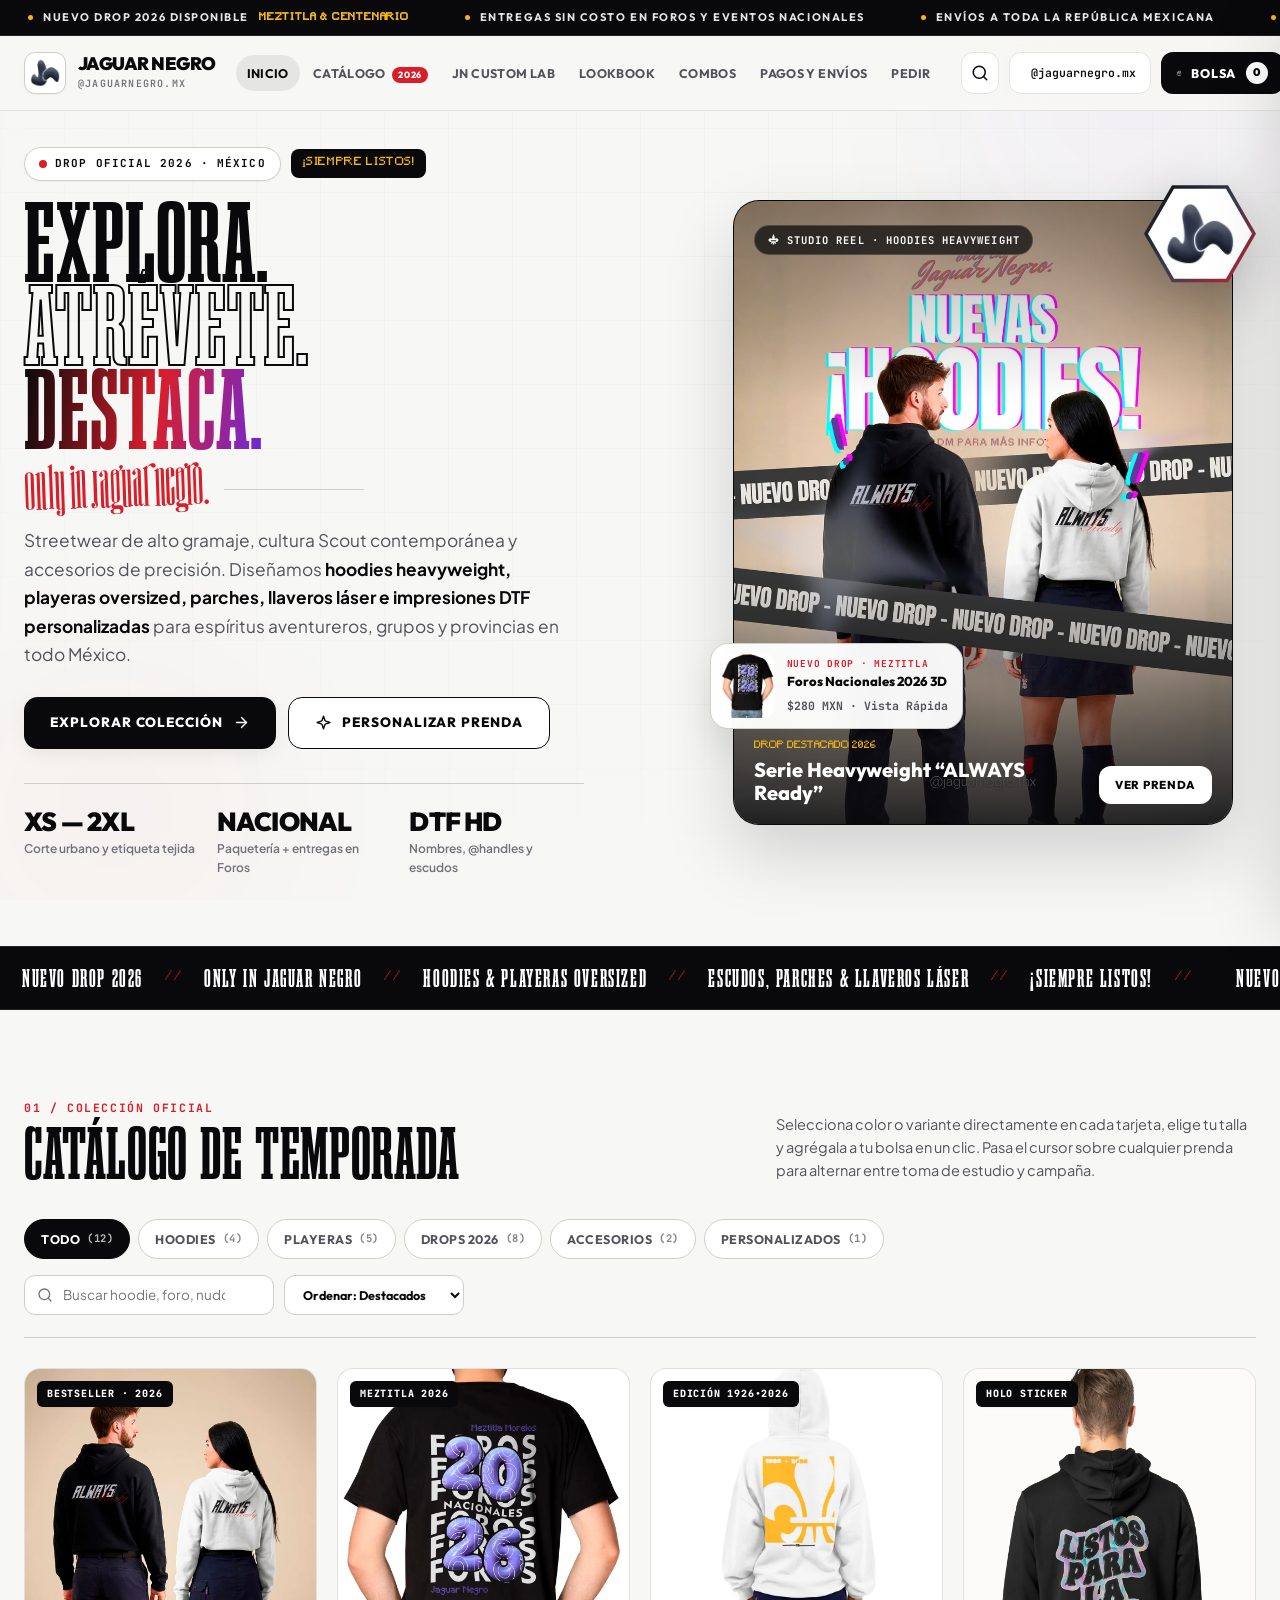
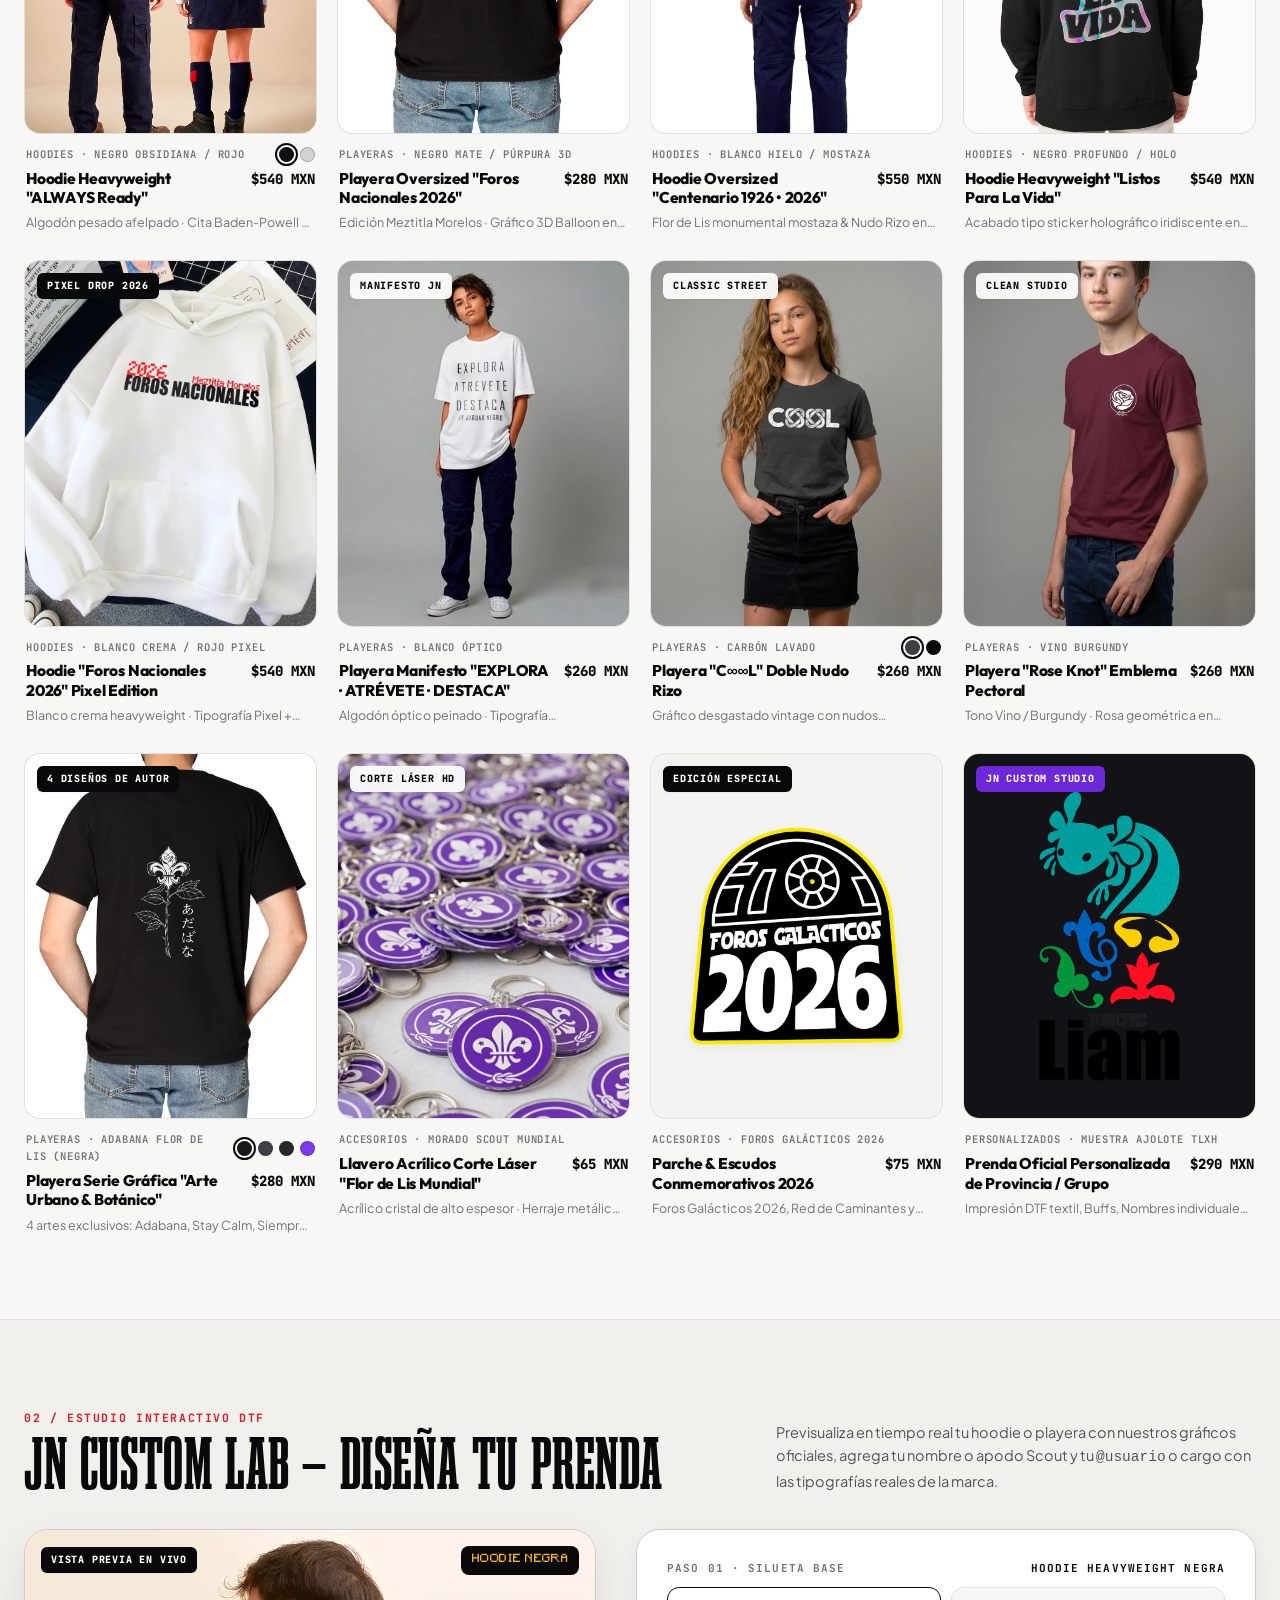
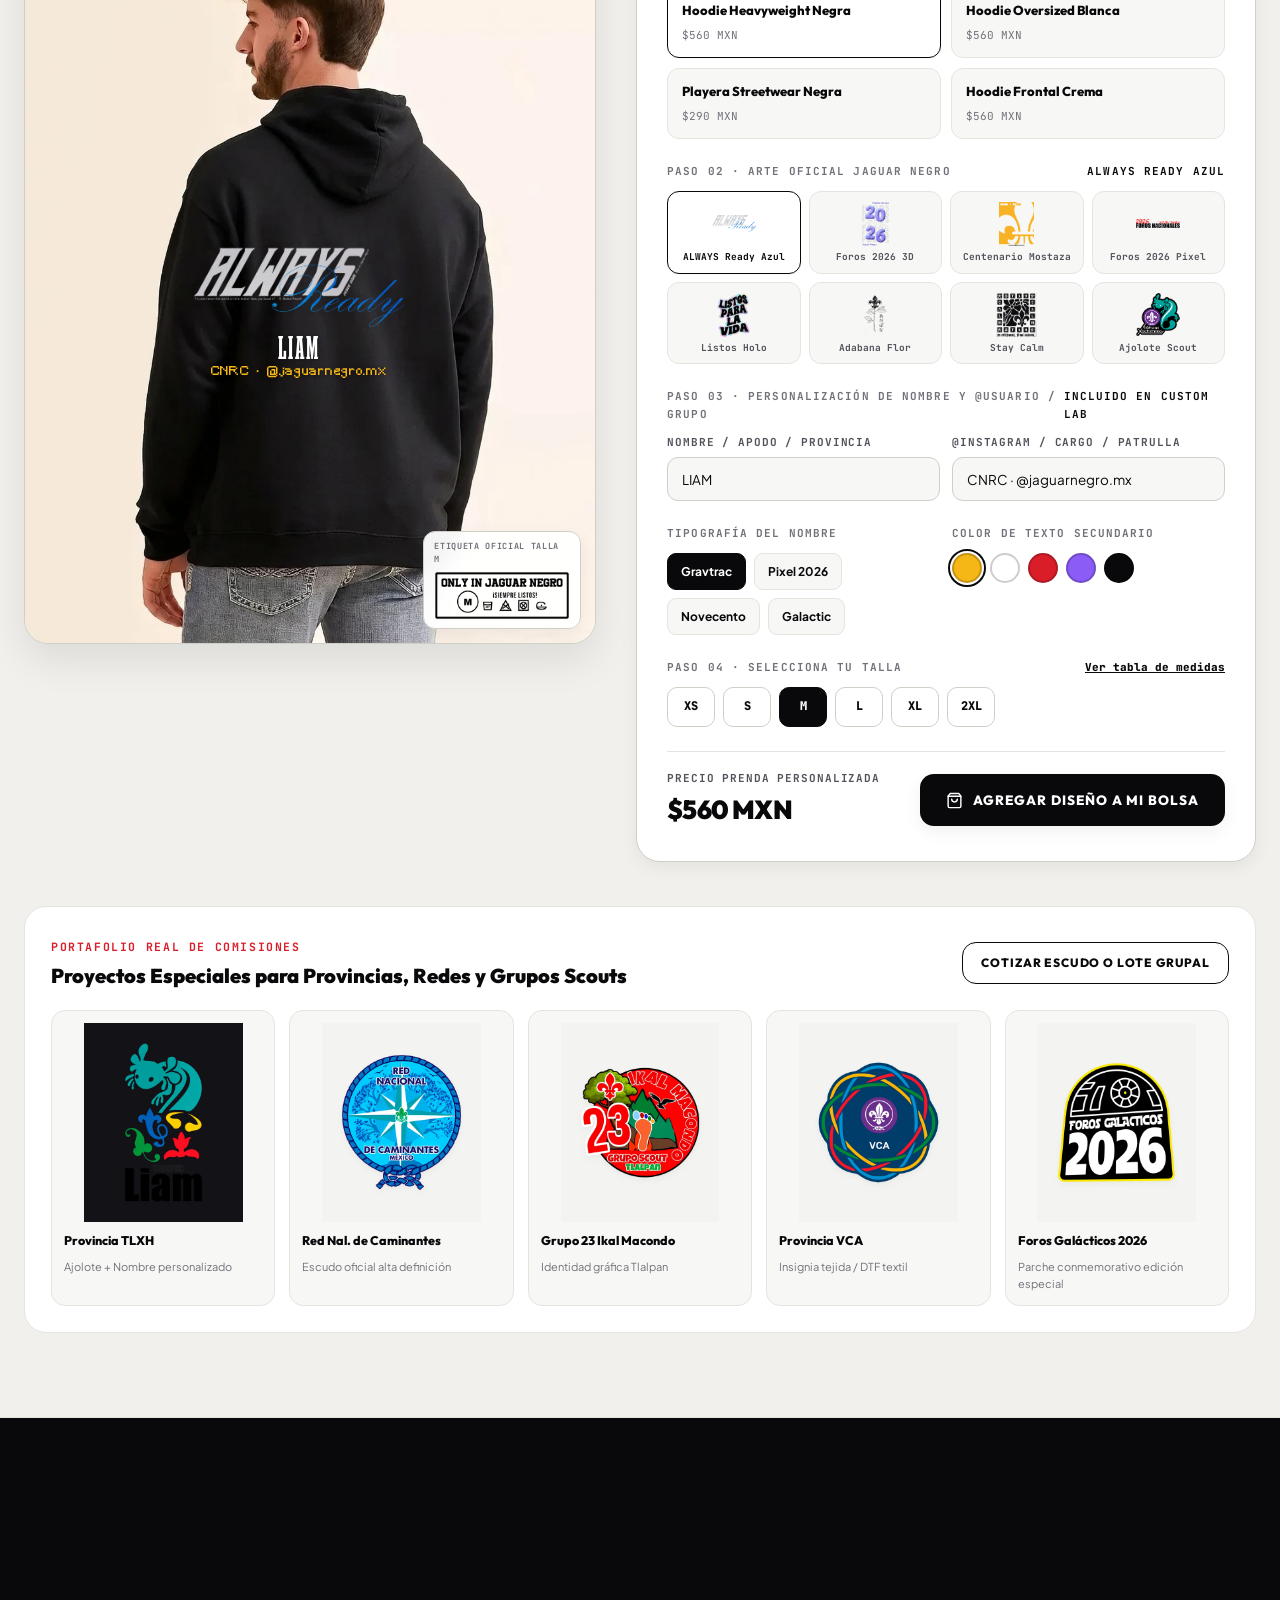
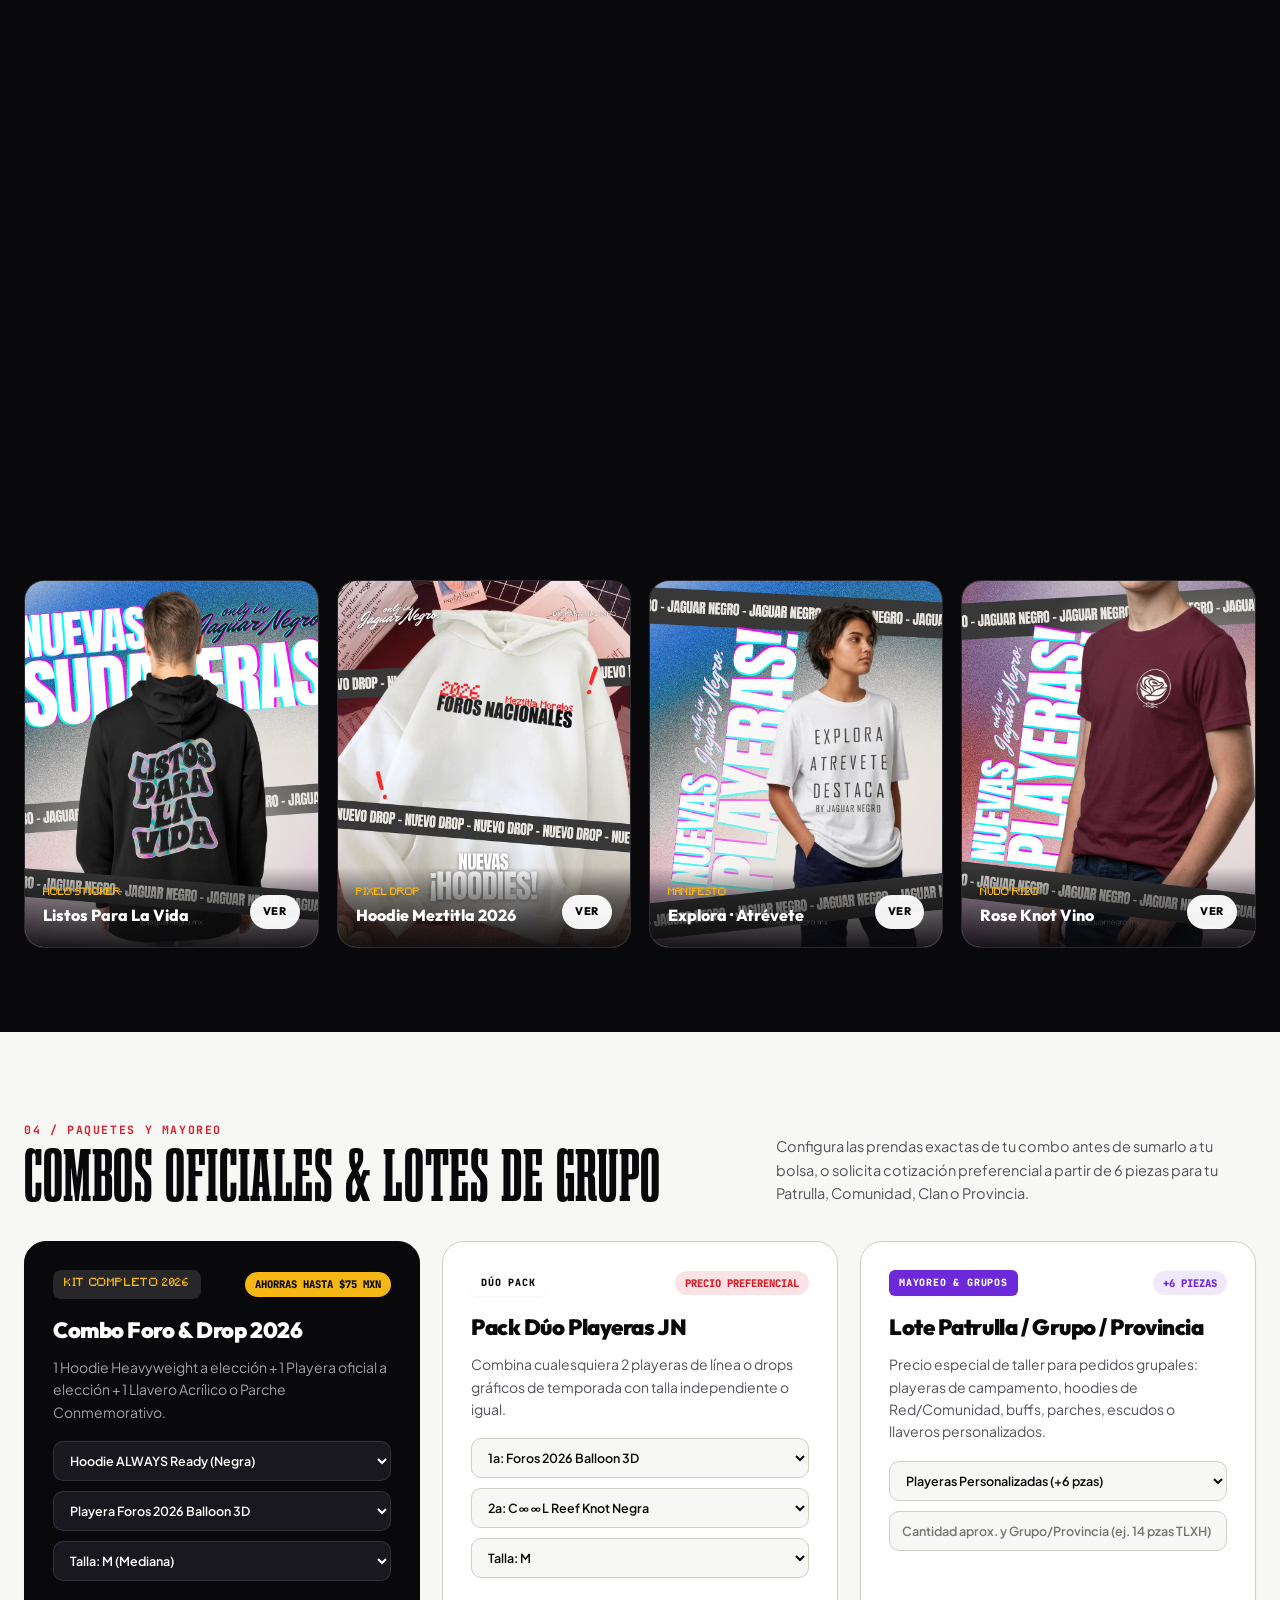
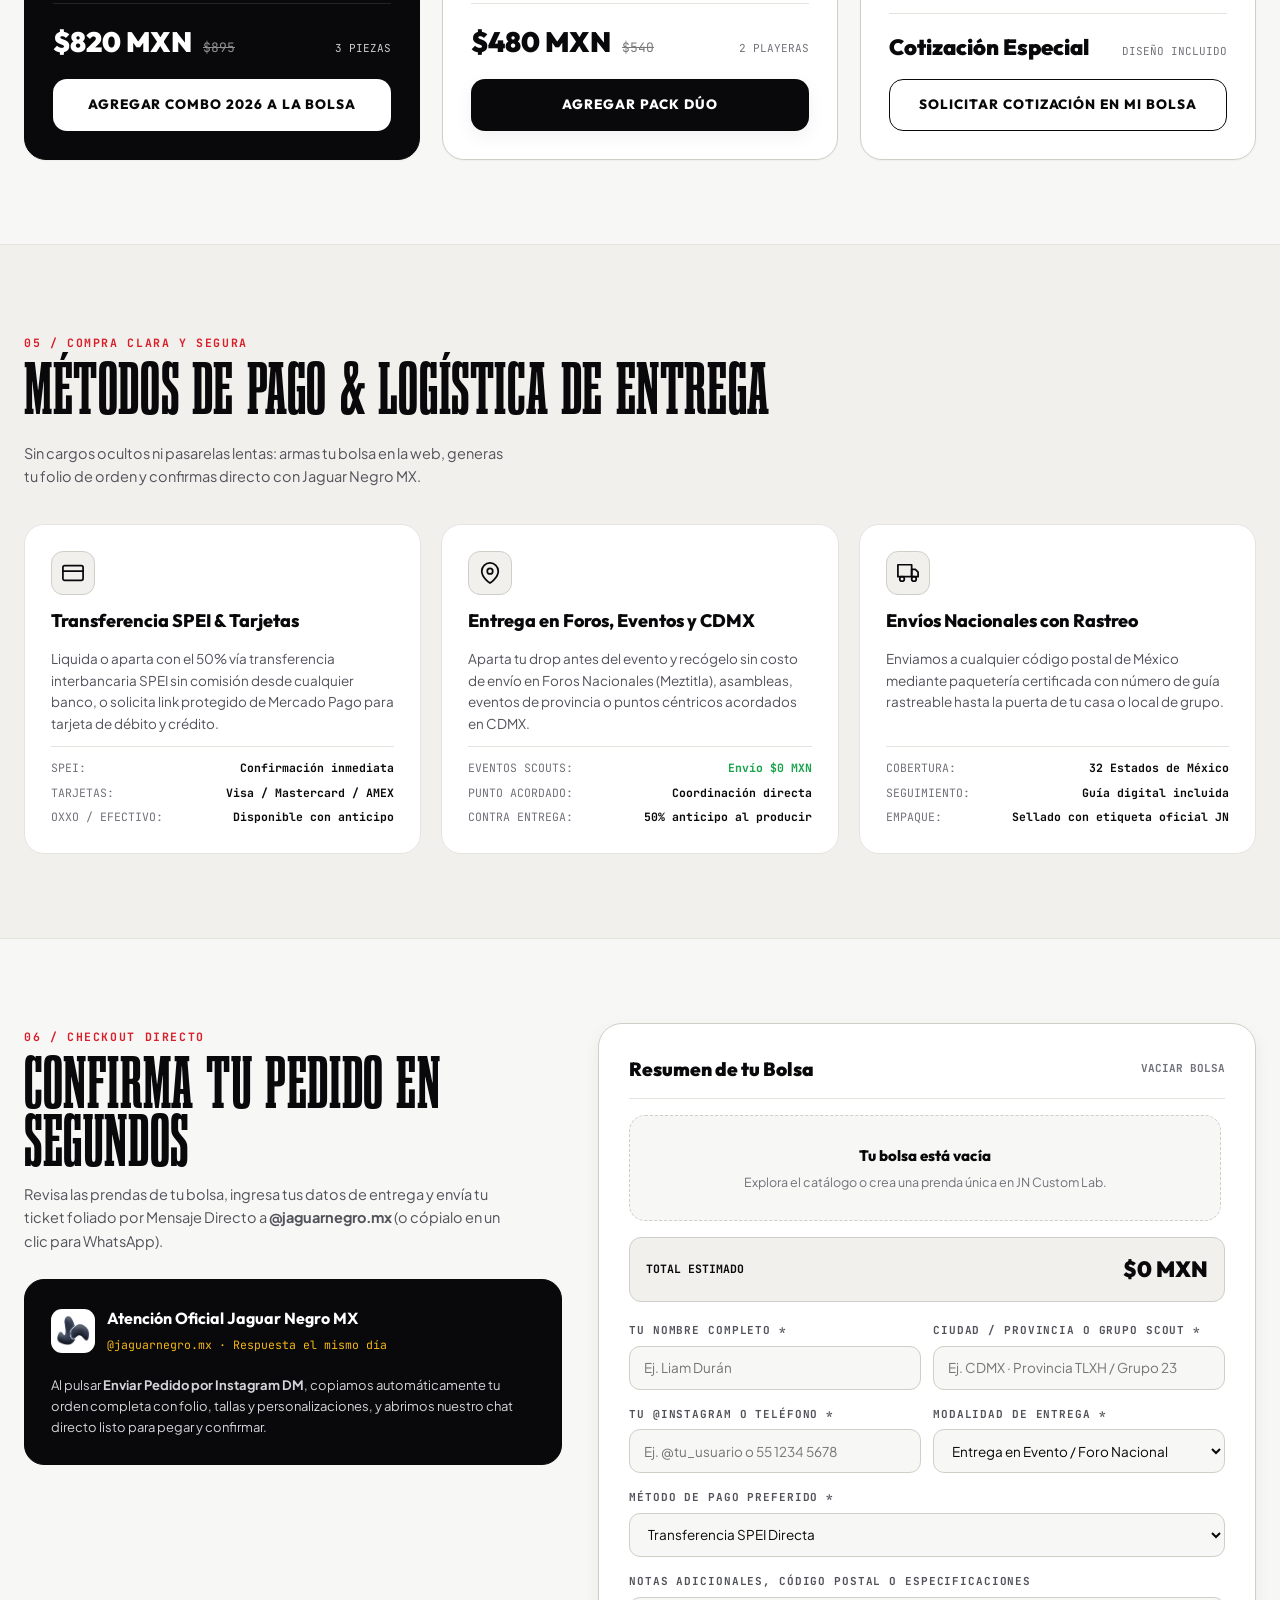
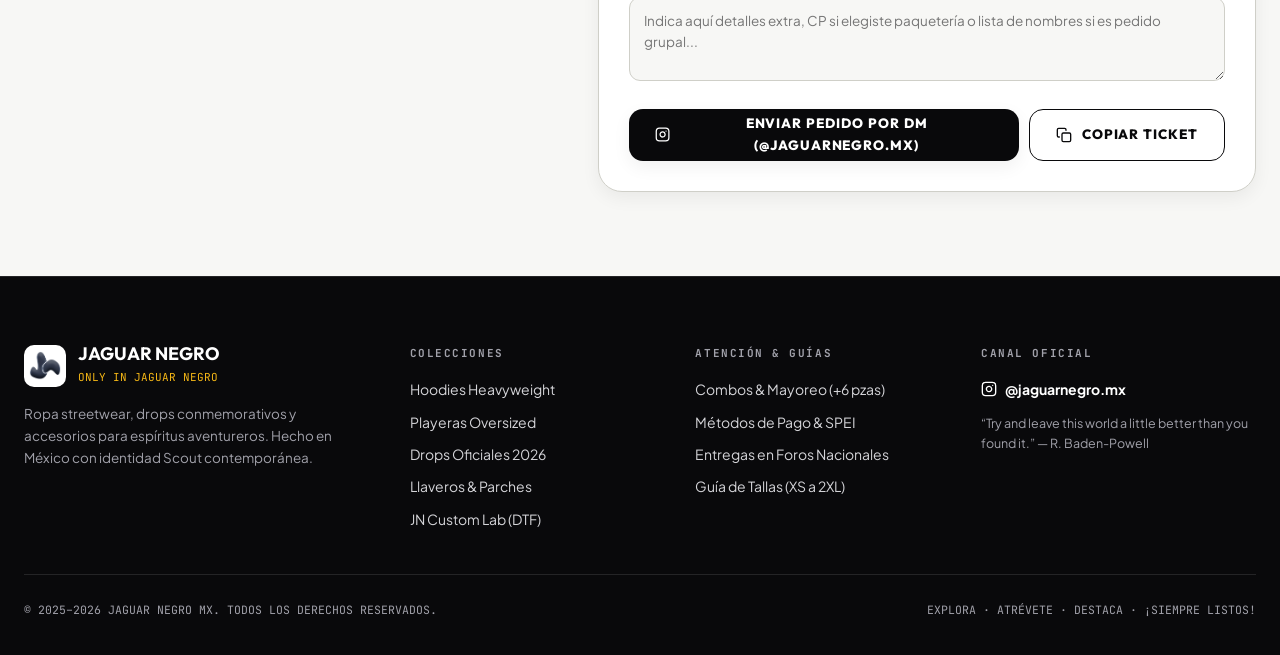
==== index.html @ 3bdfc28c "feat: lanzamiento sitio oficial Jaguar Negro MX con catalogo estudio y JN Custom Lab" ====
<!DOCTYPE html>
<html lang="es-MX">
<head>
  <meta charset="UTF-8">
  <meta name="viewport" content="width=device-width, initial-scale=1.0">
  <title>JAGUAR NEGRO | Streetwear &amp; Cultura Scout Oficial (@jaguarnegro.mx)</title>
  <meta name="description" content="Tienda y catálogo oficial de Jaguar Negro (@jaguarnegro.mx). Explora, Atrévete y Destaca: hoodies heavyweight, playeras oversized, llaveros corte láser, parches y personalización DTF para toda la República Mexicana.">
  <meta name="author" content="Jaguar Negro MX">
  <meta name="theme-color" content="#09090b">
  <link rel="canonical" href="https://ey-liam.github.io/jaguar-negro/">
  <link rel="icon" type="image/png" href="favicon.png">
  <link rel="apple-touch-icon" href="assets/brand/icon-192.png">
  <link rel="manifest" href="manifest.webmanifest">

  <!-- Open Graph / Social Preview -->
  <meta property="og:locale" content="es_MX">
  <meta property="og:type" content="website">
  <meta property="og:site_name" content="JAGUAR NEGRO">
  <meta property="og:title" content="JAGUAR NEGRO | Explora · Atrévete · Destaca">
  <meta property="og:description" content="Streetwear mexicano y cultura Scout: Hoodies Heavyweight, Playeras Oversized, Drops 2026, Llaveros Láser y JN Custom Lab.">
  <meta property="og:url" content="https://ey-liam.github.io/jaguar-negro/">
  <meta property="og:image" content="https://ey-liam.github.io/jaguar-negro/assets/brand/og-cover.jpg">
  <meta property="og:image:width" content="1200">
  <meta property="og:image:height" content="630">
  <meta name="twitter:card" content="summary_large_image">
  <meta name="twitter:title" content="JAGUAR NEGRO | Streetwear &amp; Cultura Scout Oficial">
  <meta name="twitter:description" content="Hoodies heavyweight, playeras oversized, drops de eventos nacionales y personalización para grupos y provincias.">
  <meta name="twitter:image" content="https://ey-liam.github.io/jaguar-negro/assets/brand/og-cover.jpg">

  <!-- Google Fonts (BiblioTech Editorial Spine) -->
  <link rel="preconnect" href="https://fonts.googleapis.com">
  <link rel="preconnect" href="https://fonts.gstatic.com" crossorigin>
  <link href="https://fonts.googleapis.com/css2?family=JetBrains+Mono:wght@500;700;800&family=Outfit:wght@600;700;800;900&family=Plus+Jakarta+Sans:wght@400;500;600;700;800&display=swap" rel="stylesheet">

  <link rel="stylesheet" href="styles.css">

  <!-- Structured Data JSON-LD -->
  <script type="application/ld+json">
  {
    "@context": "https://schema.org",
    "@type": "ClothingStore",
    "name": "Jaguar Negro",
    "alternateName": "@jaguarnegro.mx",
    "url": "https://ey-liam.github.io/jaguar-negro/",
    "logo": "https://ey-liam.github.io/jaguar-negro/assets/brand/icon-512.png",
    "image": "https://ey-liam.github.io/jaguar-negro/assets/brand/og-cover.jpg",
    "description": "Ropa streetwear, hoodies heavyweight, playeras, parches, llaveros corte láser y prendas personalizadas para espíritus aventureros y Scouts de México.",
    "priceRange": "$65 - $820 MXN",
    "currenciesAccepted": "MXN",
    "paymentAccepted": "Transferencia SPEI, Tarjeta vía Mercado Pago, Efectivo, OXXO",
    "areaServed": "MX",
    "sameAs": [
      "https://www.instagram.com/jaguarnegro.mx/"
    ]
  }
  </script>
</head>
<body>
  <a href="#catalogo" class="skip-link">Saltar al catálogo de productos</a>

  <!-- Inline Reusable SVG Icon System (0 Emojis) -->
  <svg xmlns="http://www.w3.org/2000/svg" style="display:none" aria-hidden="true">
    <defs>
      <symbol id="icon-bag" viewBox="0 0 24 24" fill="none" stroke="currentColor" stroke-width="2" stroke-linecap="round" stroke-linejoin="round">
        <path d="M6 2L3 6v14a2 2 0 0 0 2 2h14a2 2 0 0 0 2-2V6l-3-4z"></path>
        <line x1="3" y1="6" x2="21" y2="6"></line>
        <path d="M16 10a4 4 0 0 1-8 0"></path>
      </symbol>
      <symbol id="icon-search" viewBox="0 0 24 24" fill="none" stroke="currentColor" stroke-width="2" stroke-linecap="round" stroke-linejoin="round">
        <circle cx="11" cy="11" r="8"></circle>
        <line x1="21" y1="21" x2="16.65" y2="16.65"></line>
      </symbol>
      <symbol id="icon-instagram" viewBox="0 0 24 24" fill="none" stroke="currentColor" stroke-width="2" stroke-linecap="round" stroke-linejoin="round">
        <rect x="2" y="2" width="20" height="20" rx="5" ry="5"></rect>
        <path d="M16 11.37A4 4 0 1 1 12.63 8 4 4 0 0 1 16 11.37z"></path>
        <line x1="17.5" y1="6.5" x2="17.51" y2="6.5"></line>
      </symbol>
      <symbol id="icon-close" viewBox="0 0 24 24" fill="none" stroke="currentColor" stroke-width="2" stroke-linecap="round" stroke-linejoin="round">
        <line x1="18" y1="6" x2="6" y2="18"></line>
        <line x1="6" y1="6" x2="18" y2="18"></line>
      </symbol>
      <symbol id="icon-menu" viewBox="0 0 24 24" fill="none" stroke="currentColor" stroke-width="2" stroke-linecap="round" stroke-linejoin="round">
        <line x1="3" y1="7" x2="21" y2="7"></line>
        <line x1="3" y1="12" x2="21" y2="12"></line>
        <line x1="3" y1="17" x2="21" y2="17"></line>
      </symbol>
      <symbol id="icon-expand" viewBox="0 0 24 24" fill="none" stroke="currentColor" stroke-width="2" stroke-linecap="round" stroke-linejoin="round">
        <polyline points="15 3 21 3 21 9"></polyline>
        <polyline points="9 21 3 21 3 15"></polyline>
        <line x1="21" y1="3" x2="14" y2="10"></line>
        <line x1="3" y1="21" x2="10" y2="14"></line>
      </symbol>
      <symbol id="icon-arrow-right" viewBox="0 0 24 24" fill="none" stroke="currentColor" stroke-width="2" stroke-linecap="round" stroke-linejoin="round">
        <line x1="5" y1="12" x2="19" y2="12"></line>
        <polyline points="12 5 19 12 12 19"></polyline>
      </symbol>
      <symbol id="icon-arrow-up" viewBox="0 0 24 24" fill="none" stroke="currentColor" stroke-width="2.2" stroke-linecap="round" stroke-linejoin="round">
        <line x1="12" y1="19" x2="12" y2="5"></line>
        <polyline points="5 12 12 5 19 12"></polyline>
      </symbol>
      <symbol id="icon-sparkles" viewBox="0 0 24 24" fill="none" stroke="currentColor" stroke-width="2" stroke-linecap="round" stroke-linejoin="round">
        <path d="M12 3l1.9 5.8a2 2 0 0 0 1.3 1.3L21 12l-5.8 1.9a2 2 0 0 0-1.3 1.3L12 21l-1.9-5.8a2 2 0 0 0-1.3-1.3L3 12l5.8-1.9a2 2 0 0 0 1.3-1.3L12 3z"></path>
      </symbol>
      <symbol id="icon-truck" viewBox="0 0 24 24" fill="none" stroke="currentColor" stroke-width="1.9" stroke-linecap="round" stroke-linejoin="round">
        <rect x="1" y="3" width="15" height="13"></rect>
        <polygon points="16 8 20 8 23 11 23 16 16 16 16 8"></polygon>
        <circle cx="5.5" cy="18.5" r="2.5"></circle>
        <circle cx="18.5" cy="18.5" r="2.5"></circle>
      </symbol>
      <symbol id="icon-pin" viewBox="0 0 24 24" fill="none" stroke="currentColor" stroke-width="1.9" stroke-linecap="round" stroke-linejoin="round">
        <path d="M21 10c0 7-9 13-9 13s-9-6-9-13a9 9 0 0 1 18 0z"></path>
        <circle cx="12" cy="10" r="3"></circle>
      </symbol>
      <symbol id="icon-card" viewBox="0 0 24 24" fill="none" stroke="currentColor" stroke-width="1.9" stroke-linecap="round" stroke-linejoin="round">
        <rect x="1" y="4" width="22" height="16" rx="2" ry="2"></rect>
        <line x1="1" y1="10" x2="23" y2="10"></line>
      </symbol>
      <symbol id="icon-shield" viewBox="0 0 24 24" fill="none" stroke="currentColor" stroke-width="1.9" stroke-linecap="round" stroke-linejoin="round">
        <path d="M12 22s8-4 8-10V5l-8-3-8 3v7c0 6 8 10 8 10z"></path>
        <polyline points="9 12 11 14 15 10"></polyline>
      </symbol>
      <symbol id="icon-copy" viewBox="0 0 24 24" fill="none" stroke="currentColor" stroke-width="2" stroke-linecap="round" stroke-linejoin="round">
        <rect x="9" y="9" width="13" height="13" rx="2" ry="2"></rect>
        <path d="M5 15H4a2 2 0 0 1-2-2V4a2 2 0 0 1 2-2h9a2 2 0 0 1 2 2v1"></path>
      </symbol>
      <symbol id="icon-check" viewBox="0 0 24 24" fill="none" stroke="currentColor" stroke-width="2.4" stroke-linecap="round" stroke-linejoin="round">
        <polyline points="20 6 9 17 4 12"></polyline>
      </symbol>
      <symbol id="icon-send" viewBox="0 0 24 24" fill="none" stroke="currentColor" stroke-width="2" stroke-linecap="round" stroke-linejoin="round">
        <line x1="22" y1="2" x2="11" y2="13"></line>
        <polygon points="22 2 15 22 11 13 2 9 22 2"></polygon>
      </symbol>
      <symbol id="icon-play" viewBox="0 0 24 24" fill="currentColor">
        <polygon points="6 4 20 12 6 20 6 4"></polygon>
      </symbol>
      <symbol id="icon-pause" viewBox="0 0 24 24" fill="currentColor">
        <rect x="6" y="4" width="4" height="16" rx="1"></rect>
        <rect x="14" y="4" width="4" height="16" rx="1"></rect>
      </symbol>
      <symbol id="icon-fleur" viewBox="0 0 24 24" fill="currentColor">
        <path d="M12 2C10.2 5.2 9.4 8 9.8 11.2c-1.8-1.8-4.5-2.1-6.1-.4-1.3 1.4-1.2 3.8.6 5.1 1.4 1 3.3.8 4.6-.4-.2 1.3-.8 2.4-1.9 3.1l1.4 1.6c1-.7 1.8-1.7 2.3-2.9V21h2.6v-3.7c.5 1.2 1.3 2.2 2.3 2.9l1.4-1.6c-1.1-.7-1.7-1.8-1.9-3.1 1.3 1.2 3.2 1.4 4.6.4 1.8-1.3 1.9-3.7.6-5.1-1.6-1.7-4.3-1.4-6.1.4C14.6 8 13.8 5.2 12 2zm-4.5 11.5h9v1.5h-9v-1.5z"/>
      </symbol>
    </defs>
  </svg>

  <!-- Scroll Progress Bar & Studio Ambient Layer -->
  <div id="scrollProgressBar" aria-hidden="true"></div>
  <div class="studio-ambient-bg" aria-hidden="true">
    <div class="ambient-orb ambient-orb--a"></div>
    <div class="ambient-orb ambient-orb--b"></div>
  </div>

  <!-- 1. TOP ANNOUNCEMENT TICKER -->
  <div class="top-ticker" role="region" aria-label="Avisos oficiales Jaguar Negro">
    <div class="top-ticker__track">
      <div class="top-ticker__item"><span class="top-ticker__dot"></span> NUEVO DROP 2026 DISPONIBLE <span class="top-ticker__pixel">MEZTITLA &amp; CENTENARIO</span></div>
      <div class="top-ticker__item"><span class="top-ticker__dot"></span> ENTREGAS SIN COSTO EN FOROS Y EVENTOS NACIONALES</div>
      <div class="top-ticker__item"><span class="top-ticker__dot"></span> ENVÍOS A TODA LA REPÚBLICA MEXICANA</div>
      <div class="top-ticker__item"><span class="top-ticker__dot"></span> IMPRESIONES DTF, ESCUDOS, BUFFS Y PEDIDOS DE PROVINCIA (+6 PZAS)</div>
      <div class="top-ticker__item"><span class="top-ticker__dot"></span> ONLY IN JAGUAR NEGRO &middot; @JAGUARNEGRO.MX</div>
      <!-- Duplicate for seamless infinite loop -->
      <div class="top-ticker__item" aria-hidden="true"><span class="top-ticker__dot"></span> NUEVO DROP 2026 DISPONIBLE <span class="top-ticker__pixel">MEZTITLA &amp; CENTENARIO</span></div>
      <div class="top-ticker__item" aria-hidden="true"><span class="top-ticker__dot"></span> ENTREGAS SIN COSTO EN FOROS Y EVENTOS NACIONALES</div>
      <div class="top-ticker__item" aria-hidden="true"><span class="top-ticker__dot"></span> ENVÍOS A TODA LA REPÚBLICA MEXICANA</div>
      <div class="top-ticker__item" aria-hidden="true"><span class="top-ticker__dot"></span> IMPRESIONES DTF, ESCUDOS, BUFFS Y PEDIDOS DE PROVINCIA (+6 PZAS)</div>
      <div class="top-ticker__item" aria-hidden="true"><span class="top-ticker__dot"></span> ONLY IN JAGUAR NEGRO &middot; @JAGUARNEGRO.MX</div>
    </div>
  </div>

  <!-- 2. STICKY FLAGSHIP HEADER -->
  <header class="site-header" id="siteHeader">
    <div class="container site-header__inner">
      <a href="#inicio" class="brand-lockup" aria-label="Jaguar Negro Inicio">
        <span class="brand-lockup__mark">
          <img src="assets/brand/jn-monogram.webp" alt="Emblema JN" width="32" height="32">
        </span>
        <span class="brand-lockup__text">
          <span class="brand-lockup__title">JAGUAR NEGRO</span>
          <span class="brand-lockup__sub">@jaguarnegro.mx</span>
        </span>
      </a>

      <nav class="main-nav" id="mainNav" aria-label="Navegación principal">
        <a href="#inicio" class="nav-link active">Inicio</a>
        <a href="#catalogo" class="nav-link">Catálogo <span class="nav-link__badge">2026</span></a>
        <a href="#custom-lab" class="nav-link">JN Custom Lab</a>
        <a href="#lookbook" class="nav-link">Lookbook</a>
        <a href="#combos" class="nav-link">Combos</a>
        <a href="#logistica" class="nav-link">Pagos y Envíos</a>
        <a href="#encargo" class="nav-link">Pedir</a>
      </nav>

      <div class="header-actions">
        <button type="button" class="icon-btn" id="headerSearchBtn" aria-label="Buscar prenda (tecla /)" title="Buscar prenda (/)">
          <svg width="18" height="18"><use href="#icon-search"></use></svg>
        </button>

        <a href="https://www.instagram.com/jaguarnegro.mx/" target="_blank" rel="noopener noreferrer" class="ig-pill" aria-label="Instagram oficial @jaguarnegro.mx">
          <svg width="15" height="15"><use href="#icon-instagram"></use></svg>
          <span>@jaguarnegro.mx</span>
        </a>

        <button type="button" class="bag-trigger" id="headerBagBtn" aria-label="Abrir bolsa de pedido">
          <svg width="17" height="17"><use href="#icon-bag"></use></svg>
          <span>Bolsa</span>
          <span class="bag-trigger__count" id="headerBagCount">0</span>
        </button>

        <button type="button" class="icon-btn mobile-menu-btn" id="mobileMenuBtn" aria-label="Abrir menú" aria-expanded="false" aria-controls="mainNav">
          <svg width="20" height="20" id="mobileMenuIcon"><use href="#icon-menu"></use></svg>
        </button>
      </div>
    </div>
  </header>

  <main id="mainContent">
    <!-- 3. EDITORIAL SPLIT HERO -->
    <section class="hero" id="inicio">
      <div class="container hero__grid">
        <div class="hero__copy reveal-on-scroll is-revealed">
          <div class="hero__eyebrow-row">
            <span class="status-pill">
              <span class="status-pill__pulse"></span>
              DROP OFICIAL 2026 &middot; MÉXICO
            </span>
            <span class="pixel-tag">¡SIEMPRE LISTOS!</span>
          </div>

          <h1 class="hero__title">
            EXPLORA.<br>
            <span class="hero__title-accent">ATRÉVETE.</span>
            <span class="hero__title-solid">DESTACA.</span>
          </h1>

          <div class="hero__script-line">
            <span class="hero__script">only in Jaguar Negro.</span>
            <span class="hero__divider-line"></span>
          </div>

          <p class="hero__lead">
            Streetwear de alto gramaje, cultura Scout contemporánea y accesorios de precisión. Diseñamos <strong>hoodies heavyweight, playeras oversized, parches, llaveros láser e impresiones DTF personalizadas</strong> para espíritus aventureros, grupos y provincias en todo México.
          </p>

          <div class="hero__cta-row">
            <a href="#catalogo" class="btn btn-obsidian">
              <span>Explorar Colección</span>
              <svg width="17" height="17"><use href="#icon-arrow-right"></use></svg>
            </a>
            <a href="#custom-lab" class="btn btn-outline">
              <svg width="17" height="17"><use href="#icon-sparkles"></use></svg>
              <span>Personalizar Prenda</span>
            </a>
          </div>

          <dl class="hero__stats">
            <div>
              <dt class="sr-only">Modelos y Diseños</dt>
              <dd class="hero__stat-val">XS — 2XL</dd>
              <div class="hero__stat-label">Corte urbano y etiqueta tejida</div>
            </div>
            <div>
              <dt class="sr-only">Cobertura</dt>
              <dd class="hero__stat-val">NACIONAL</dd>
              <div class="hero__stat-label">Paquetería + entregas en Foros</div>
            </div>
            <div>
              <dt class="sr-only">Personalización</dt>
              <dd class="hero__stat-val">DTF HD</dd>
              <div class="hero__stat-label">Nombres, @handles y escudos</div>
            </div>
          </dl>
        </div>

        <!-- Right Visual Deck: Studio Video Reel + Rotating Hex Seal + Quick Spotlight -->
        <div class="hero-stage reveal-on-scroll is-revealed">
          <!-- Counter-Rotating Hexagonal Streetwear Seal (BiblioTech Homage) -->
          <div class="jn-hex-seal" title="Sello Oficial Jaguar Negro MX">
            <div class="jn-hex-seal__spinner">
              <div class="jn-hex-seal__inner">
                <img src="assets/brand/jn-monogram.webp" alt="Sello Jaguar Negro" class="jn-hex-seal__counter" width="76" height="76">
              </div>
            </div>
          </div>

          <div class="hero-reel-card tilt-card" id="heroReelCard">
            <video
              class="hero-reel-card__video"
              id="heroReelVideo"
              src="assets/video/hoodies-reel.mp4"
              poster="assets/editorial/editorial-always-ready.webp"
              autoplay
              loop
              muted
              playsinline
            ></video>
            <div class="hero-reel-card__overlay">
              <div class="hero-reel-card__top">
                <span class="reel-live-chip">
                  <svg width="13" height="13"><use href="#icon-fleur"></use></svg>
                  STUDIO REEL &middot; HOODIES HEAVYWEIGHT
                </span>
                <button type="button" class="reel-ctrl-btn" id="reelPlayToggle" aria-label="Pausar o reproducir video">
                  <svg width="14" height="14" id="reelPlayIcon"><use href="#icon-pause"></use></svg>
                </button>
              </div>

              <div class="hero-reel-card__bottom">
                <div>
                  <span class="hero-reel-card__kicker">DROP DESTACADO 2026</span>
                  <div class="hero-reel-card__caption">Serie Heavyweight &ldquo;ALWAYS Ready&rdquo;</div>
                </div>
                <button type="button" class="hero-reel-card__quickbtn" onclick="openProductModal('always-ready-hoodie')">
                  Ver Prenda
                </button>
              </div>
            </div>
          </div>

          <div class="hero-float-card" onclick="openProductModal('foros-balloon-tee')" role="button" tabindex="0" aria-label="Ver Playera Foros Nacionales 2026">
            <img src="assets/products/foros-tee-balloon.webp" alt="Playera Foros 2026" class="hero-float-card__thumb" width="54" height="64">
            <div>
              <span class="hero-float-card__tag">NUEVO DROP &middot; MEZTITLA</span>
              <span class="hero-float-card__name">Foros Nacionales 2026 3D</span>
              <span class="hero-float-card__price">$280 MXN &middot; Vista Rápida</span>
            </div>
          </div>
        </div>
      </div>
    </section>

    <!-- 4. DIAGONAL CAMPAIGN DROP TAPE -->
    <div class="drop-tape-wrap" aria-hidden="true">
      <div class="drop-tape__track">
        <div class="drop-tape__chunk">NUEVO DROP 2026 <span class="drop-tape__sep">//</span> ONLY IN JAGUAR NEGRO <span class="drop-tape__sep">//</span> HOODIES &amp; PLAYERAS OVERSIZED <span class="drop-tape__sep">//</span> ESCUDOS, PARCHES &amp; LLAVEROS LÁSER <span class="drop-tape__sep">//</span> ¡SIEMPRE LISTOS! <span class="drop-tape__sep">//</span></div>
        <div class="drop-tape__chunk">NUEVO DROP 2026 <span class="drop-tape__sep">//</span> ONLY IN JAGUAR NEGRO <span class="drop-tape__sep">//</span> HOODIES &amp; PLAYERAS OVERSIZED <span class="drop-tape__sep">//</span> ESCUDOS, PARCHES &amp; LLAVEROS LÁSER <span class="drop-tape__sep">//</span> ¡SIEMPRE LISTOS! <span class="drop-tape__sep">//</span></div>
      </div>
    </div>

    <!-- 5. STUDIO PRODUCT CATALOG (Adidas / Zara / H&M Grid) -->
    <section class="section" id="catalogo">
      <div class="container">
        <div class="section-head reveal-on-scroll">
          <div>
            <span class="section-kicker">01 / COLECCIÓN OFICIAL</span>
            <h2 class="section-title">CATÁLOGO DE TEMPORADA</h2>
          </div>
          <p class="section-desc">
            Selecciona color o variante directamente en cada tarjeta, elige tu talla y agrégala a tu bolsa en un clic. Pasa el cursor sobre cualquier prenda para alternar entre toma de estudio y campaña.
          </p>
        </div>

        <div class="catalog-toolbar reveal-on-scroll">
          <div class="category-tabs" id="categoryTabs" role="tablist" aria-label="Categorías de productos">
            <!-- Rendered dynamically by app.js with accurate counts -->
          </div>

          <div class="catalog-controls">
            <div class="search-box">
              <svg width="16" height="16" class="search-box__icon"><use href="#icon-search"></use></svg>
              <input
                type="search"
                id="catalogSearchInput"
                class="search-box__input"
                placeholder="Buscar hoodie, foro, nudo, color... (/)"
                aria-label="Buscar en el catálogo"
              >
              <button type="button" class="search-box__clear" id="catalogSearchClear" aria-label="Limpiar búsqueda">
                <svg width="14" height="14"><use href="#icon-close"></use></svg>
              </button>
            </div>

            <select id="catalogSortSelect" class="sort-select" aria-label="Ordenar catálogo">
              <option value="featured">Ordenar: Destacados</option>
              <option value="drops">Nuevos Drops 2026</option>
              <option value="price-asc">Precio: Menor a Mayor</option>
              <option value="price-desc">Precio: Mayor a Menor</option>
            </select>
          </div>
        </div>

        <div class="product-grid" id="productGrid" aria-live="polite">
          <!-- Studio cards injected by app.js -->
        </div>
      </div>
    </section>

    <!-- 6. JN CUSTOM LAB — LIVE GARMENT PERSONALIZER -->
    <section class="section section--paper" id="custom-lab">
      <div class="container">
        <div class="section-head reveal-on-scroll">
          <div>
            <span class="section-kicker">02 / ESTUDIO INTERACTIVO DTF</span>
            <h2 class="section-title">JN CUSTOM LAB &mdash; DISEÑA TU PRENDA</h2>
          </div>
          <p class="section-desc">
            Previsualiza en tiempo real tu hoodie o playera con nuestros gráficos oficiales, agrega tu nombre o apodo Scout y tu <code>@usuario</code> o cargo con las tipografías reales de la marca.
          </p>
        </div>

        <div class="custom-lab">
          <!-- Left Live Studio Preview Stage -->
          <div class="custom-stage-wrap reveal-on-scroll">
            <div class="custom-stage tilt-card" id="customStage" data-garment="hoodie-black">
              <div class="custom-stage__hud-top">
                <span class="p-badge p-badge--drop" id="customStageBadge">VISTA PREVIA EN VIVO</span>
                <span class="pixel-tag" id="customStageGarmentLabel">HOODIE HEAVYWEIGHT</span>
              </div>

              <img
                src="assets/custom/base-hoodie-black.webp"
                alt="Base de prenda personalizable"
                class="custom-stage__base"
                id="customBaseImg"
              >

              <div class="custom-stage__print-zone" id="customPrintZone">
                <img
                  src="assets/graphics/always-ready-blue.webp"
                  alt="Gráfico seleccionado"
                  class="custom-stage__graphic"
                  id="customGraphicImg"
                >
                <div class="custom-stage__name" id="customPreviewName">LIAM</div>
                <div class="custom-stage__handle" id="customPreviewHandle">CNRC &middot; @jaguarnegro.mx</div>
              </div>

              <div class="custom-stage__tag-card">
                <span>ETIQUETA OFICIAL TALLA <strong id="customTagSizeText">M</strong></span>
                <img src="assets/labels/tag-m.webp" alt="Etiqueta oficial Jaguar Negro" id="customWovenTagImg" width="140" height="49">
              </div>
            </div>
          </div>

          <!-- Right Interactive Controls -->
          <div class="custom-panel reveal-on-scroll">
            <div>
              <div class="custom-step__label">
                <span>PASO 01 &middot; SILUETA BASE</span>
                <strong id="selectedGarmentNameText">Hoodie Heavyweight Negra</strong>
              </div>
              <div class="garment-selector" id="customGarmentSelector">
                <!-- Populated by app.js -->
              </div>
            </div>

            <div>
              <div class="custom-step__label">
                <span>PASO 02 &middot; ARTE OFICIAL JAGUAR NEGRO</span>
                <strong id="selectedGraphicNameText">ALWAYS Ready Plata/Azul</strong>
              </div>
              <div class="graphic-picker" id="customGraphicPicker">
                <!-- Populated by app.js -->
              </div>
            </div>

            <div>
              <div class="custom-step__label">
                <span>PASO 03 &middot; PERSONALIZACIÓN DE NOMBRE Y @USUARIO / GRUPO</span>
                <strong>INCLUIDO EN CUSTOM LAB</strong>
              </div>
              <div class="custom-inputs-grid">
                <div>
                  <label for="customNameInput" class="field-label">Nombre / Apodo / Provincia</label>
                  <input type="text" id="customNameInput" class="field-input" maxlength="18" value="LIAM" placeholder="Ej. LIAM, ZALLY, TLXH">
                </div>
                <div>
                  <label for="customHandleInput" class="field-label">@Instagram / Cargo / Patrulla</label>
                  <input type="text" id="customHandleInput" class="field-input" maxlength="24" value="CNRC · @jaguarnegro.mx" placeholder="Ej. @tu_usuario o GRUPO 23">
                </div>
              </div>
            </div>

            <div class="custom-inputs-grid">
              <div>
                <div class="custom-step__label"><span>TIPOGRAFÍA DEL NOMBRE</span></div>
                <div class="font-pills" id="customFontPills">
                  <button type="button" class="font-pill is-active" data-font="condensed">Gravtrac</button>
                  <button type="button" class="font-pill" data-font="pixel">Pixel 2026</button>
                  <button type="button" class="font-pill" data-font="subcondensed">Novecento</button>
                  <button type="button" class="font-pill" data-font="galactic">Galactic</button>
                </div>
              </div>

              <div>
                <div class="custom-step__label"><span>COLOR DE TEXTO SECUNDARIO</span></div>
                <div class="ink-pills" id="customInkPills">
                  <button type="button" class="ink-pill is-active" data-ink="#f5b716" style="background:#f5b716" aria-label="Amarillo Mostaza"></button>
                  <button type="button" class="ink-pill" data-ink="#ffffff" style="background:#ffffff" aria-label="Blanco Puro"></button>
                  <button type="button" class="ink-pill" data-ink="#d91e2a" style="background:#d91e2a" aria-label="Rojo Carmesí"></button>
                  <button type="button" class="ink-pill" data-ink="#8b5cf6" style="background:#8b5cf6" aria-label="Morado Scout"></button>
                  <button type="button" class="ink-pill" data-ink="#09090b" style="background:#09090b" aria-label="Negro Obsidiana"></button>
                </div>
              </div>
            </div>

            <div>
              <div class="custom-step__label">
                <span>PASO 04 &middot; SELECCIONA TU TALLA</span>
                <button type="button" onclick="openSizeGuideModal()" style="text-decoration:underline;font-weight:800;color:var(--ink)">Ver tabla de medidas</button>
              </div>
              <div class="size-pills-lg" id="customSizePills">
                <button type="button" class="size-pill-lg" data-size="XS">XS</button>
                <button type="button" class="size-pill-lg" data-size="S">S</button>
                <button type="button" class="size-pill-lg is-active" data-size="M">M</button>
                <button type="button" class="size-pill-lg" data-size="L">L</button>
                <button type="button" class="size-pill-lg" data-size="XL">XL</button>
                <button type="button" class="size-pill-lg" data-size="2XL">2XL</button>
              </div>
            </div>

            <div class="custom-summary-bar">
              <div>
                <span class="field-label" style="margin-bottom:2px">PRECIO PRENDA PERSONALIZADA</span>
                <div class="custom-summary-price" id="customTotalPrice">$560 MXN</div>
              </div>
              <button type="button" class="btn btn-obsidian" id="addCustomToBagBtn">
                <svg width="17" height="17"><use href="#icon-bag"></use></svg>
                <span>Agregar Diseño a mi Bolsa</span>
              </button>
            </div>
          </div>
        </div>

        <!-- Real Commissions Proof Strip -->
        <div class="commissions-strip reveal-on-scroll">
          <div style="display:flex;flex-wrap:wrap;justify-content:space-between;align-items:center;gap:12px">
            <div>
              <span class="section-kicker" style="margin-bottom:4px">PORTAFOLIO REAL DE COMISIONES</span>
              <h3 style="font-family:var(--font-display);font-size:20px;font-weight:900">Proyectos Especiales para Provincias, Redes y Grupos Scouts</h3>
            </div>
            <a href="#encargo" class="btn btn-outline" style="height:42px;padding:0 18px;font-size:12px">Cotizar Escudo o Lote Grupal</a>
          </div>

          <div class="commissions-grid">
            <div class="commission-card">
              <img src="assets/products/custom-tlxh-liam.webp" alt="Provincia TLXH Ajolote Scout" loading="lazy">
              <strong>Provincia TLXH</strong>
              <span>Ajolote + Nombre personalizado</span>
            </div>
            <div class="commission-card">
              <img src="assets/products/escudo-caminantes.webp" alt="Red Nacional de Caminantes México" loading="lazy">
              <strong>Red Nal. de Caminantes</strong>
              <span>Escudo oficial alta definición</span>
            </div>
            <div class="commission-card">
              <img src="assets/products/escudo-tlalpan23.webp" alt="Grupo Scout 23 Tlalpan Ikal Macondo" loading="lazy">
              <strong>Grupo 23 Ikal Macondo</strong>
              <span>Identidad gráfica Tlalpan</span>
            </div>
            <div class="commission-card">
              <img src="assets/products/escudo-vca.webp" alt="Provincia VCA" loading="lazy">
              <strong>Provincia VCA</strong>
              <span>Insignia tejida / DTF textil</span>
            </div>
            <div class="commission-card">
              <img src="assets/products/parche-galacticos.webp" alt="Foros Galácticos 2026" loading="lazy">
              <strong>Foros Galácticos 2026</strong>
              <span>Parche conmemorativo edición especial</span>
            </div>
          </div>
        </div>
      </div>
    </section>

    <!-- 7. EDITORIAL CAMPAIGN LOOKBOOK (@JAGUARNEGRO.MX) -->
    <section class="section section--obsidian" id="lookbook">
      <div class="container">
        <div class="section-head reveal-on-scroll">
          <div>
            <span class="section-kicker">03 / ARCHIVO EDITORIAL &amp; CAMPAÑA</span>
            <h2 class="section-title">LOOKBOOK @JAGUARNEGRO.MX</h2>
          </div>
          <div>
            <p class="section-desc" style="margin-bottom:14px">
              Carteles oficiales de lanzamiento y estética visual de nuestros drops en Instagram. Haz clic en cualquier cartel para abrir la prenda directamente.
            </p>
            <a href="https://www.instagram.com/jaguarnegro.mx/" target="_blank" rel="noopener noreferrer" class="btn btn-white" style="height:42px;padding:0 18px;font-size:12px">
              <svg width="15" height="15"><use href="#icon-instagram"></use></svg>
              <span>Seguir en Instagram</span>
            </a>
          </div>
        </div>

        <div class="lookbook-bento">
          <article class="lookbook-tile lookbook-tile--span4 reveal-on-scroll">
            <img src="assets/editorial/editorial-always-ready.webp" alt="Campaña Always Ready Hoodies" loading="lazy">
            <div class="lookbook-tile__bar">
              <div>
                <span class="lookbook-tile__tag">DROP ESTELAR</span>
                <h3 class="lookbook-tile__title">Hoodies ALWAYS Ready</h3>
              </div>
              <button type="button" class="lookbook-shop-btn" onclick="openProductModal('always-ready-hoodie')">Comprar Look</button>
            </div>
          </article>

          <article class="lookbook-tile lookbook-tile--span4 reveal-on-scroll">
            <img src="assets/editorial/editorial-foros-tee.webp" alt="Campaña Foros Nacionales 2026 Balloon 3D" loading="lazy">
            <div class="lookbook-tile__bar">
              <div>
                <span class="lookbook-tile__tag">MEZTITLA MORELOS</span>
                <h3 class="lookbook-tile__title">Foros 2026 Balloon 3D</h3>
              </div>
              <button type="button" class="lookbook-shop-btn" onclick="openProductModal('foros-balloon-tee')">Comprar Look</button>
            </div>
          </article>

          <article class="lookbook-tile lookbook-tile--span4 reveal-on-scroll">
            <img src="assets/editorial/editorial-centenario-b.webp" alt="Campaña Centenario 1926-2026" loading="lazy">
            <div class="lookbook-tile__bar">
              <div>
                <span class="lookbook-tile__tag">1926 &bull; 2026</span>
                <h3 class="lookbook-tile__title">Centenario Flor de Lis</h3>
              </div>
              <button type="button" class="lookbook-shop-btn" onclick="openProductModal('centenario-hoodie')">Comprar Look</button>
            </div>
          </article>

          <article class="lookbook-tile lookbook-tile--span3 reveal-on-scroll">
            <img src="assets/editorial/editorial-listos-vida.webp" alt="Campaña Listos Para La Vida" loading="lazy">
            <div class="lookbook-tile__bar">
              <div>
                <span class="lookbook-tile__tag">HOLO STICKER</span>
                <h3 class="lookbook-tile__title">Listos Para La Vida</h3>
              </div>
              <button type="button" class="lookbook-shop-btn" onclick="openProductModal('listos-vida-hoodie')">Ver</button>
            </div>
          </article>

          <article class="lookbook-tile lookbook-tile--span3 reveal-on-scroll">
            <img src="assets/editorial/editorial-foros-hoodie.webp" alt="Campaña Hoodie Foros Nacionales 2026" loading="lazy">
            <div class="lookbook-tile__bar">
              <div>
                <span class="lookbook-tile__tag">PIXEL DROP</span>
                <h3 class="lookbook-tile__title">Hoodie Meztitla 2026</h3>
              </div>
              <button type="button" class="lookbook-shop-btn" onclick="openProductModal('foros-pixel-hoodie')">Ver</button>
            </div>
          </article>

          <article class="lookbook-tile lookbook-tile--span3 reveal-on-scroll">
            <img src="assets/editorial/editorial-explora.webp" alt="Campaña Explora Atrévete Destaca" loading="lazy">
            <div class="lookbook-tile__bar">
              <div>
                <span class="lookbook-tile__tag">MANIFESTO</span>
                <h3 class="lookbook-tile__title">Explora &middot; Atrévete</h3>
              </div>
              <button type="button" class="lookbook-shop-btn" onclick="openProductModal('explora-manifesto-tee')">Ver</button>
            </div>
          </article>

          <article class="lookbook-tile lookbook-tile--span3 reveal-on-scroll">
            <img src="assets/editorial/editorial-rose-knot.webp" alt="Campaña Rose Knot Vino" loading="lazy">
            <div class="lookbook-tile__bar">
              <div>
                <span class="lookbook-tile__tag">NUDO RIZO</span>
                <h3 class="lookbook-tile__title">Rose Knot Vino</h3>
              </div>
              <button type="button" class="lookbook-shop-btn" onclick="openProductModal('rose-knot-tee')">Ver</button>
            </div>
          </article>
        </div>
      </div>
    </section>

    <!-- 8. COMBOS & PAQUETES PREFERENCIALES -->
    <section class="section" id="combos">
      <div class="container">
        <div class="section-head reveal-on-scroll">
          <div>
            <span class="section-kicker">04 / PAQUETES Y MAYOREO</span>
            <h2 class="section-title">COMBOS OFICIALES &amp; LOTES DE GRUPO</h2>
          </div>
          <p class="section-desc">
            Configura las prendas exactas de tu combo antes de sumarlo a tu bolsa, o solicita cotización preferencial a partir de 6 piezas para tu Patrulla, Comunidad, Clan o Provincia.
          </p>
        </div>

        <div class="combos-grid">
          <!-- Combo 1: Full Kit 2026 -->
          <article class="combo-card combo-card--featured reveal-on-scroll">
            <div>
              <div class="combo-card__top">
                <span class="pixel-tag" style="background:rgba(255,255,255,0.12)">KIT COMPLETO 2026</span>
                <span class="combo-save-pill">AHORRAS HASTA $75 MXN</span>
              </div>
              <h3 class="combo-card__title">Combo Foro &amp; Drop 2026</h3>
              <p class="combo-card__desc">
                1 Hoodie Heavyweight a elección + 1 Playera oficial a elección + 1 Llavero Acrílico o Parche Conmemorativo.
              </p>

              <div class="combo-selects">
                <select id="combo1Hoodie" class="combo-select" aria-label="Elegir Hoodie para el combo">
                  <option value="Hoodie ALWAYS Ready (Negra)">Hoodie ALWAYS Ready (Negra)</option>
                  <option value="Hoodie ALWAYS Ready (Gris Ceniza)">Hoodie ALWAYS Ready (Gris Ceniza)</option>
                  <option value="Hoodie Centenario 1926•2026 (Blanca)">Hoodie Centenario 1926•2026 (Blanca)</option>
                  <option value="Hoodie LISTOS PARA LA VIDA (Negra)">Hoodie LISTOS PARA LA VIDA (Negra)</option>
                  <option value="Hoodie Foros 2026 Meztitla (Blanco Crema)">Hoodie Foros 2026 Meztitla (Crema)</option>
                </select>
                <select id="combo1Tee" class="combo-select" aria-label="Elegir Playera para el combo">
                  <option value="Playera Foros 2026 Balloon 3D">Playera Foros 2026 Balloon 3D</option>
                  <option value="Playera Manifesto EXPLORA">Playera Manifesto EXPLORA</option>
                  <option value="Playera C∞∞L Reef Knot">Playera C∞∞L Reef Knot</option>
                  <option value="Playera Rose Knot Vino">Playera Rose Knot Vino</option>
                  <option value="Playera Serie Gráfica Adabana">Playera Serie Gráfica Adabana</option>
                </select>
                <select id="combo1Size" class="combo-select" aria-label="Elegir talla del combo">
                  <option value="S">Talla: S (Chica)</option>
                  <option value="M" selected>Talla: M (Mediana)</option>
                  <option value="L">Talla: L (Grande)</option>
                  <option value="XL">Talla: XL (Extra Grande)</option>
                  <option value="2XL">Talla: 2XL</option>
                </select>
              </div>
            </div>

            <div>
              <div class="combo-card__price-row">
                <div>
                  <span class="combo-price-now">$820 MXN</span>
                  <span class="combo-price-was">$895</span>
                </div>
                <span style="font-family:var(--font-mono);font-size:11px;opacity:0.8">3 PIEZAS</span>
              </div>
              <button type="button" class="btn btn-white" style="width:100%" onclick="addConfiguredCombo(1)">
                Agregar Combo 2026 a la Bolsa
              </button>
            </div>
          </article>

          <!-- Combo 2: Duo Playeras -->
          <article class="combo-card reveal-on-scroll">
            <div>
              <div class="combo-card__top">
                <span class="p-badge">DÚO PACK</span>
                <span class="combo-save-pill">PRECIO PREFERENCIAL</span>
              </div>
              <h3 class="combo-card__title">Pack Dúo Playeras JN</h3>
              <p class="combo-card__desc">
                Combina cualesquiera 2 playeras de línea o drops gráficos de temporada con talla independiente o igual.
              </p>

              <div class="combo-selects">
                <select id="combo2TeeA" class="combo-select" aria-label="Primera playera del dúo">
                  <option value="Foros 2026 Balloon 3D">1a: Foros 2026 Balloon 3D</option>
                  <option value="Manifesto EXPLORA Blanca">1a: Manifesto EXPLORA Blanca</option>
                  <option value="C∞∞L Reef Knot Carbón">1a: C∞∞L Reef Knot Carbón</option>
                  <option value="Rose Knot Vino">1a: Rose Knot Vino</option>
                  <option value="Adabana Flor de Lis">1a: Adabana Flor de Lis</option>
                </select>
                <select id="combo2TeeB" class="combo-select" aria-label="Segunda playera del dúo">
                  <option value="C∞∞L Reef Knot Negra">2a: C∞∞L Reef Knot Negra</option>
                  <option value="Rose Knot Vino">2a: Rose Knot Vino</option>
                  <option value="Stay Calm Linocut">2a: Stay Calm Linocut</option>
                  <option value="Siempre Listos Street Tag">2a: Siempre Listos Street Tag</option>
                  <option value="Manifesto EXPLORA Blanca">2a: Manifesto EXPLORA Blanca</option>
                </select>
                <select id="combo2Size" class="combo-select" aria-label="Talla del pack dúo">
                  <option value="XS">Talla: XS</option>
                  <option value="S">Talla: S</option>
                  <option value="M" selected>Talla: M</option>
                  <option value="L">Talla: L</option>
                  <option value="XL">Talla: XL</option>
                  <option value="Combinadas (especificar en notas)">Tallas combinadas (anotar al pedir)</option>
                </select>
              </div>
            </div>

            <div>
              <div class="combo-card__price-row">
                <div>
                  <span class="combo-price-now">$480 MXN</span>
                  <span class="combo-price-was">$540</span>
                </div>
                <span style="font-family:var(--font-mono);font-size:11px;color:var(--ink-muted)">2 PLAYERAS</span>
              </div>
              <button type="button" class="btn btn-obsidian" style="width:100%" onclick="addConfiguredCombo(2)">
                Agregar Pack Dúo
              </button>
            </div>
          </article>

          <!-- Combo 3: Mayoreo / Grupos / Provincias -->
          <article class="combo-card reveal-on-scroll">
            <div>
              <div class="combo-card__top">
                <span class="p-badge p-badge--custom">MAYOREO &amp; GRUPOS</span>
                <span class="combo-save-pill" style="color:var(--jn-purple);background:rgba(109,40,217,0.1)">+6 PIEZAS</span>
              </div>
              <h3 class="combo-card__title">Lote Patrulla / Grupo / Provincia</h3>
              <p class="combo-card__desc">
                Precio especial de taller para pedidos grupales: playeras de campamento, hoodies de Red/Comunidad, buffs, parches, escudos o llaveros personalizados.
              </p>

              <div class="combo-selects">
                <select id="combo3Type" class="combo-select" aria-label="Tipo de pedido grupal">
                  <option value="Playeras Personalizadas (+6 pzas)">Playeras Personalizadas (+6 pzas)</option>
                  <option value="Hoodies con Nombre/@handle (+6 pzas)">Hoodies con Nombre/@handle (+6 pzas)</option>
                  <option value="Lote Llaveros Láser / Parches (+15 pzas)">Lote Llaveros Láser / Parches (+15 pzas)</option>
                  <option value="Kit Completo Evento / Provincia">Kit Completo Evento / Provincia</option>
                </select>
                <input type="text" id="combo3Qty" class="combo-select" placeholder="Cantidad aprox. y Grupo/Provincia (ej. 14 pzas TLXH)" aria-label="Cantidad aproximada y grupo">
              </div>
            </div>

            <div>
              <div class="combo-card__price-row">
                <div>
                  <span class="combo-price-now" style="font-size:22px">Cotización Especial</span>
                </div>
                <span style="font-family:var(--font-mono);font-size:11px;color:var(--ink-muted)">DISEÑO INCLUIDO</span>
              </div>
              <button type="button" class="btn btn-outline" style="width:100%" onclick="addConfiguredCombo(3)">
                Solicitar Cotización en mi Bolsa
              </button>
            </div>
          </article>
        </div>
      </div>
    </section>

    <!-- 9. PAGOS Y LOGÍSTICA NACIONAL -->
    <section class="section section--paper" id="logistica">
      <div class="container">
        <div class="section-head reveal-on-scroll">
          <div>
            <span class="section-kicker">05 / COMPRA CLARA Y SEGURA</span>
            <h2 class="section-title">MÉTODOS DE PAGO &amp; LOGÍSTICA DE ENTREGA</h2>
          </div>
          <p class="section-desc">
            Sin cargos ocultos ni pasarelas lentas: armas tu bolsa en la web, generas tu folio de orden y confirmas directo con Jaguar Negro MX.
          </p>
        </div>

        <div class="info-grid-3">
          <div class="info-card reveal-on-scroll">
            <div class="info-card__icon">
              <svg width="22" height="22"><use href="#icon-card"></use></svg>
            </div>
            <h3>Transferencia SPEI &amp; Tarjetas</h3>
            <p>
              Liquida o aparta con el 50% vía transferencia interbancaria SPEI sin comisión desde cualquier banco, o solicita link protegido de Mercado Pago para tarjeta de débito y crédito.
            </p>
            <div class="info-meta-list">
              <div><span style="color:var(--ink-muted)">SPEI:</span> <strong>Confirmación inmediata</strong></div>
              <div><span style="color:var(--ink-muted)">TARJETAS:</span> <strong>Visa / Mastercard / AMEX</strong></div>
              <div><span style="color:var(--ink-muted)">OXXO / EFECTIVO:</span> <strong>Disponible con anticipo</strong></div>
            </div>
          </div>

          <div class="info-card reveal-on-scroll">
            <div class="info-card__icon">
              <svg width="22" height="22"><use href="#icon-pin"></use></svg>
            </div>
            <h3>Entrega en Foros, Eventos y CDMX</h3>
            <p>
              Aparta tu drop antes del evento y recógelo sin costo de envío en Foros Nacionales (Meztitla), asambleas, eventos de provincia o puntos céntricos acordados en CDMX.
            </p>
            <div class="info-meta-list">
              <div><span style="color:var(--ink-muted)">EVENTOS SCOUTS:</span> <strong style="color:var(--jn-emerald)">Envío $0 MXN</strong></div>
              <div><span style="color:var(--ink-muted)">PUNTO ACORDADO:</span> <strong>Coordinación directa</strong></div>
              <div><span style="color:var(--ink-muted)">CONTRA ENTREGA:</span> <strong>50% anticipo al producir</strong></div>
            </div>
          </div>

          <div class="info-card reveal-on-scroll">
            <div class="info-card__icon">
              <svg width="22" height="22"><use href="#icon-truck"></use></svg>
            </div>
            <h3>Envíos Nacionales con Rastreo</h3>
            <p>
              Enviamos a cualquier código postal de México mediante paquetería certificada con número de guía rastreable hasta la puerta de tu casa o local de grupo.
            </p>
            <div class="info-meta-list">
              <div><span style="color:var(--ink-muted)">COBERTURA:</span> <strong>32 Estados de México</strong></div>
              <div><span style="color:var(--ink-muted)">SEGUIMIENTO:</span> <strong>Guía digital incluida</strong></div>
              <div><span style="color:var(--ink-muted)">EMPAQUE:</span> <strong>Sellado con etiqueta oficial JN</strong></div>
            </div>
          </div>
        </div>
      </div>
    </section>

    <!-- 10. DIRECT ORDER CHECKOUT BUILDER -->
    <section class="section" id="encargo">
      <div class="container">
        <div class="checkout-grid">
          <div class="reveal-on-scroll">
            <span class="section-kicker">06 / CHECKOUT DIRECTO</span>
            <h2 class="section-title" style="margin-bottom:14px">CONFIRMA TU PEDIDO EN SEGUNDOS</h2>
            <p class="section-desc" style="margin-bottom:26px">
              Revisa las prendas de tu bolsa, ingresa tus datos de entrega y envía tu ticket foliado por Mensaje Directo a <strong>@jaguarnegro.mx</strong> (o cópialo en un clic para WhatsApp).
            </p>

            <div class="info-card" style="background:var(--obsidian);color:#ffffff;border-color:var(--obsidian)">
              <div style="display:flex;align-items:center;justify-content:space-between;gap:12px">
                <div style="display:flex;align-items:center;gap:12px">
                  <div style="width:44px;height:44px;border-radius:11px;background:#fff;padding:5px">
                    <img src="assets/brand/jn-monogram.webp" alt="JN" style="width:100%;height:100%;object-fit:contain">
                  </div>
                  <div>
                    <strong style="font-family:var(--font-display);font-size:16px;display:block">Atención Oficial Jaguar Negro MX</strong>
                    <span style="font-family:var(--font-mono);font-size:11.5px;color:var(--jn-mustard)">@jaguarnegro.mx &middot; Respuesta el mismo día</span>
                  </div>
                </div>
              </div>
              <p style="color:#d4d4d8;font-size:13px;margin-top:8px">
                Al pulsar <strong>Enviar Pedido por Instagram DM</strong>, copiamos automáticamente tu orden completa con folio, tallas y personalizaciones, y abrimos nuestro chat directo listo para pegar y confirmar.
              </p>
            </div>
          </div>

          <div class="checkout-card reveal-on-scroll">
            <div style="display:flex;align-items:center;justify-content:space-between;padding-bottom:14px;border-bottom:1px solid var(--line)">
              <h3 style="font-family:var(--font-display);font-size:19px;font-weight:900">Resumen de tu Bolsa</h3>
              <button type="button" onclick="clearBag()" style="font-family:var(--font-mono);font-size:11px;font-weight:700;text-transform:uppercase;color:var(--ink-muted)">
                Vaciar bolsa
              </button>
            </div>

            <div class="checkout-bag-preview" id="checkoutBagList">
              <!-- Synced with Bag State -->
            </div>

            <div style="display:flex;align-items:center;justify-content:space-between;padding:14px 16px;border-radius:12px;background:var(--bg-paper);border:1px solid var(--line-strong);margin-bottom:20px">
              <span style="font-family:var(--font-mono);font-size:11.5px;font-weight:700;text-transform:uppercase">TOTAL ESTIMADO</span>
              <strong style="font-family:var(--font-display);font-size:22px;font-weight:900" id="checkoutTotalAmount">$0 MXN</strong>
            </div>

            <form class="checkout-form" id="checkoutOrderForm">
              <div class="custom-inputs-grid">
                <div>
                  <label for="buyerName" class="field-label">Tu Nombre Completo *</label>
                  <input type="text" id="buyerName" class="field-input" required placeholder="Ej. Liam Durán">
                </div>
                <div>
                  <label for="buyerGroup" class="field-label">Ciudad / Provincia o Grupo Scout *</label>
                  <input type="text" id="buyerGroup" class="field-input" required placeholder="Ej. CDMX · Provincia TLXH / Grupo 23">
                </div>
              </div>

              <div class="custom-inputs-grid">
                <div>
                  <label for="buyerContact" class="field-label">Tu @Instagram o Teléfono *</label>
                  <input type="text" id="buyerContact" class="field-input" required placeholder="Ej. @tu_usuario o 55 1234 5678">
                </div>
                <div>
                  <label for="buyerDelivery" class="field-label">Modalidad de Entrega *</label>
                  <select id="buyerDelivery" class="field-input">
                    <option value="Entrega en Evento / Foro Nacional (Sin costo)">Entrega en Evento / Foro Nacional</option>
                    <option value="Entrega Personal Acordada (CDMX / Punto céntrico)">Entrega Personal Acordada</option>
                    <option value="Envío Nacional por Paquetería a Domicilio">Envío Nacional por Paquetería</option>
                  </select>
                </div>
              </div>

              <div>
                <label for="buyerPayment" class="field-label">Método de Pago Preferido *</label>
                <select id="buyerPayment" class="field-input">
                  <option value="Transferencia SPEI (Sin comisión)">Transferencia SPEI Directa</option>
                  <option value="Link de Pago Mercado Pago (Tarjeta débito/crédito)">Link de Pago con Tarjeta (Mercado Pago)</option>
                  <option value="Depósito en Efectivo OXXO / 7-Eleven">Depósito en Efectivo OXXO</option>
                  <option value="Anticipo 50% y resto Contra Entrega en Evento">50% Anticipo + Contra Entrega en Evento</option>
                </select>
              </div>

              <div>
                <label for="buyerNotes" class="field-label">Notas adicionales, código postal o especificaciones</label>
                <textarea id="buyerNotes" class="field-textarea" placeholder="Indica aquí detalles extra, CP si elegiste paquetería o lista de nombres si es pedido grupal..."></textarea>
              </div>

              <div style="display:flex;flex-wrap:wrap;gap:10px;padding-top:6px">
                <button type="submit" class="btn btn-obsidian" style="flex:1;min-width:240px">
                  <svg width="17" height="17"><use href="#icon-instagram"></use></svg>
                  <span>Enviar Pedido por DM (@jaguarnegro.mx)</span>
                </button>
                <button type="button" class="btn btn-outline" onclick="copyOrderTicketOnly()" title="Copiar resumen del pedido al portapapeles">
                  <svg width="16" height="16"><use href="#icon-copy"></use></svg>
                  <span>Copiar Ticket</span>
                </button>
              </div>
            </form>
          </div>
        </div>
      </div>
    </section>
  </main>

  <!-- 11. FOOTER -->
  <footer class="site-footer">
    <div class="container">
      <div class="footer-grid">
        <div class="footer-col">
          <div style="display:flex;align-items:center;gap:12px;margin-bottom:16px">
            <div style="width:42px;height:42px;border-radius:10px;background:#fff;padding:5px">
              <img src="assets/brand/jn-monogram.webp" alt="Jaguar Negro" style="width:100%;height:100%;object-fit:contain">
            </div>
            <div>
              <strong style="font-family:var(--font-display);font-size:18px;display:block;line-height:1">JAGUAR NEGRO</strong>
              <span style="font-family:var(--font-mono);font-size:11px;color:var(--jn-mustard)">ONLY IN JAGUAR NEGRO</span>
            </div>
          </div>
          <p style="color:#a1a1aa;font-size:13.5px;line-height:1.65;max-width:340px">
            Ropa streetwear, drops conmemorativos y accesorios para espíritus aventureros. Hecho en México con identidad Scout contemporánea.
          </p>
        </div>

        <div class="footer-col">
          <h4>Colecciones</h4>
          <ul class="footer-links">
            <li><a href="#catalogo" onclick="selectCategoryFilter('Hoodies')">Hoodies Heavyweight</a></li>
            <li><a href="#catalogo" onclick="selectCategoryFilter('Playeras')">Playeras Oversized</a></li>
            <li><a href="#catalogo" onclick="selectCategoryFilter('Drops 2026')">Drops Oficiales 2026</a></li>
            <li><a href="#catalogo" onclick="selectCategoryFilter('Accesorios')">Llaveros &amp; Parches</a></li>
            <li><a href="#custom-lab">JN Custom Lab (DTF)</a></li>
          </ul>
        </div>

        <div class="footer-col">
          <h4>Atención &amp; Guías</h4>
          <ul class="footer-links">
            <li><a href="#combos">Combos &amp; Mayoreo (+6 pzas)</a></li>
            <li><a href="#logistica">Métodos de Pago &amp; SPEI</a></li>
            <li><a href="#logistica">Entregas en Foros Nacionales</a></li>
            <li><button type="button" onclick="openSizeGuideModal()" style="color:inherit;text-align:left">Guía de Tallas (XS a 2XL)</button></li>
          </ul>
        </div>

        <div class="footer-col">
          <h4>Canal Oficial</h4>
          <ul class="footer-links">
            <li>
              <a href="https://www.instagram.com/jaguarnegro.mx/" target="_blank" rel="noopener noreferrer" style="display:inline-flex;align-items:center;gap:8px;color:#fff;font-weight:700">
                <svg width="16" height="16"><use href="#icon-instagram"></use></svg>
                <span>@jaguarnegro.mx</span>
              </a>
            </li>
            <li style="font-size:12.5px;color:#a1a1aa">&ldquo;Try and leave this world a little better than you found it.&rdquo; &mdash; R. Baden-Powell</li>
          </ul>
        </div>
      </div>

      <div class="footer-bottom">
        <span>&copy; 2025&ndash;2026 JAGUAR NEGRO MX. TODOS LOS DERECHOS RESERVADOS.</span>
        <span>EXPLORA &middot; ATRÉVETE &middot; DESTACA &middot; ¡SIEMPRE LISTOS!</span>
      </div>
    </div>
  </footer>

  <!-- SLIDE-OVER SHOPPING BAG DRAWER -->
  <div class="backdrop" id="bagBackdrop"></div>
  <aside class="bag-drawer" id="bagDrawer" aria-label="Bolsa de compra" aria-hidden="true">
    <div class="bag-drawer__head">
      <div>
        <span style="font-family:var(--font-mono);font-size:10.5px;font-weight:700;letter-spacing:0.12em;color:var(--jn-crimson);display:block">BOLSA OFICIAL JN</span>
        <h3 style="font-family:var(--font-display);font-size:20px;font-weight:900">MI PEDIDO (<span id="drawerItemCount">0</span>)</h3>
      </div>
      <button type="button" class="icon-btn" id="closeBagBtn" aria-label="Cerrar bolsa">
        <svg width="18" height="18"><use href="#icon-close"></use></svg>
      </button>
    </div>

    <div class="bag-drawer__body" id="drawerBagItems">
      <!-- Populated by app.js -->
    </div>

    <div class="bag-drawer__foot">
      <div style="display:flex;align-items:center;justify-content:space-between">
        <span style="font-family:var(--font-mono);font-size:11.5px;font-weight:700;color:var(--ink-muted)">SUBTOTAL ESTIMADO</span>
        <strong style="font-family:var(--font-display);font-size:22px;font-weight:900" id="drawerSubtotal">$0 MXN</strong>
      </div>
      <a href="#encargo" class="btn btn-obsidian" id="drawerProceedBtn" style="width:100%">
        <span>Completar Datos y Enviar Pedido</span>
        <svg width="16" height="16"><use href="#icon-arrow-right"></use></svg>
      </a>
      <button type="button" class="btn btn-outline" style="width:100%;height:44px;font-size:12px" onclick="quickInstagramCheckout()">
        <svg width="15" height="15"><use href="#icon-instagram"></use></svg>
        <span>Copiar Lista e Ir a @jaguarnegro.mx</span>
      </button>
    </div>
  </aside>

  <!-- PRODUCT DETAIL MODAL (PDP) -->
  <div class="backdrop" id="pdpBackdrop"></div>
  <div class="pdp-modal" id="pdpModal" role="dialog" aria-modal="true" aria-labelledby="pdpTitle" aria-hidden="true">
    <div class="pdp-dialog" id="pdpDialog">
      <button type="button" class="pdp-close" id="pdpCloseBtn" aria-label="Cerrar vista de producto">
        <svg width="18" height="18"><use href="#icon-close"></use></svg>
      </button>

      <div class="pdp-gallery">
        <div class="pdp-main-frame">
          <img src="" alt="" id="pdpMainImg">
        </div>
        <div class="pdp-thumbs" id="pdpThumbs"></div>
      </div>

      <div class="pdp-info">
        <div>
          <span class="p-badge p-badge--drop" id="pdpBadge" style="margin-bottom:10px">DROP 2026</span>
          <h2 id="pdpTitle" style="font-family:var(--font-display);font-size:clamp(22px,2.8vw,30px);font-weight:900;line-height:1.12;letter-spacing:-0.02em"></h2>
          <div id="pdpPrice" style="font-family:var(--font-mono);font-size:20px;font-weight:800;margin-top:8px"></div>
        </div>

        <p id="pdpDesc" style="font-size:14px;color:var(--ink-soft);line-height:1.65"></p>

        <div id="pdpVariantsWrap">
          <span class="field-label">COLOR / VARIANTE: <strong id="pdpVariantName" style="color:var(--ink)"></strong></span>
          <div class="font-pills" id="pdpVariantButtons"></div>
        </div>

        <div>
          <div style="display:flex;justify-content:space-between;align-items:center;margin-bottom:8px">
            <span class="field-label" style="margin:0">SELECCIONA TALLA</span>
            <button type="button" onclick="togglePdpSizeChart()" style="font-family:var(--font-mono);font-size:11px;font-weight:700;text-decoration:underline">Guía de medidas (cm)</button>
          </div>
          <div class="size-pills-lg" id="pdpSizeButtons"></div>

          <div id="pdpSizeChartBox" style="display:none;margin-top:12px">
            <table class="size-guide-table">
              <thead>
                <tr><th>Talla</th><th>Ancho Pecho</th><th>Largo</th><th>Ajuste</th></tr>
              </thead>
              <tbody>
                <tr><td><strong>XS</strong></td><td>49 cm</td><td>67 cm</td><td>Regular / Urbano</td></tr>
                <tr><td><strong>S</strong></td><td>52 cm</td><td>70 cm</td><td>Regular / Urbano</td></tr>
                <tr><td><strong>M</strong></td><td>55 cm</td><td>73 cm</td><td>Boxy / Relaxed</td></tr>
                <tr><td><strong>L</strong></td><td>58 cm</td><td>76 cm</td><td>Boxy / Relaxed</td></tr>
                <tr><td><strong>XL</strong></td><td>61 cm</td><td>78 cm</td><td>Oversized</td></tr>
                <tr><td><strong>2XL</strong></td><td>64 cm</td><td>80 cm</td><td>Oversized Amplio</td></tr>
              </tbody>
            </table>
          </div>
        </div>

        <!-- Real Woven Garment Label Dynamic Preview -->
        <div class="woven-tag-box" id="pdpWovenTagBox">
          <div>
            <strong style="font-family:var(--font-display);font-size:12.5px;display:block">Etiqueta Interna Oficial</strong>
            <span style="font-size:11.5px;color:var(--ink-muted)">Lavado en frío 30°C &middot; No usar cloro &middot; Plancha al revés</span>
          </div>
          <img src="assets/labels/tag-m.webp" alt="Etiqueta Jaguar Negro" id="pdpWovenTagImg">
        </div>

        <div style="display:flex;flex-wrap:wrap;gap:10px;margin-top:auto;padding-top:8px">
          <button type="button" class="btn btn-obsidian" id="pdpAddToBagBtn" style="flex:1">
            <svg width="17" height="17"><use href="#icon-bag"></use></svg>
            <span>Agregar a la Bolsa</span>
          </button>
          <a href="#custom-lab" class="btn btn-outline" id="pdpCustomizeLink" onclick="closeProductModal()">
            Personalizar
          </a>
        </div>
      </div>
    </div>
  </div>

  <!-- ORDER TICKET / INSTAGRAM DM CONFIRMATION MODAL -->
  <div class="backdrop" id="ticketBackdrop"></div>
  <div class="ticket-modal" id="ticketModal" role="dialog" aria-modal="true" aria-labelledby="ticketModalTitle" aria-hidden="true">
    <div class="ticket-dialog">
      <div style="display:flex;align-items:center;justify-content:space-between;margin-bottom:8px">
        <span class="p-badge" style="background:rgba(22,163,74,0.12);color:var(--jn-emerald)">TICKET COPIADO AL PORTAPAPELES</span>
        <button type="button" class="icon-btn" onclick="closeTicketModal()" style="width:34px;height:34px" aria-label="Cerrar ventana">
          <svg width="16" height="16"><use href="#icon-close"></use></svg>
        </button>
      </div>
      <h3 id="ticketModalTitle" style="font-family:var(--font-display);font-size:21px;font-weight:900">Tu orden está lista para enviarse</h3>
      <p style="font-size:13.5px;color:var(--ink-soft);margin-top:4px">
        Ya copiamos este resumen en tu portapapeles. Abre el chat directo de <strong>@jaguarnegro.mx</strong>, pega el mensaje (<code>Ctrl+V</code> o mantener pulsado &rarr; Pegar) y te confirmamos de inmediato:
      </p>

      <pre class="ticket-pre" id="ticketPreviewText"></pre>

      <div style="display:flex;flex-wrap:wrap;gap:10px">
        <a href="https://ig.me/m/jaguarnegro.mx" target="_blank" rel="noopener noreferrer" class="btn btn-obsidian" style="flex:1">
          <svg width="17" height="17"><use href="#icon-instagram"></use></svg>
          <span>Abrir DM @jaguarnegro.mx</span>
        </a>
        <button type="button" class="btn btn-outline" onclick="copyCurrentTicketAgain()">
          <svg width="15" height="15"><use href="#icon-copy"></use></svg>
          <span>Copiar de nuevo</span>
        </button>
      </div>
    </div>
  </div>

  <!-- FLOATING QUICK BAR (BiblioTech Signature) -->
  <div class="floating-quick-bar" id="floatingQuickBar">
    <button type="button" class="fab-bag-btn" onclick="toggleBagDrawer(true)">
      <svg width="15" height="15"><use href="#icon-bag"></use></svg>
      <span>Bolsa (<span id="fabBagCount">0</span>)</span>
    </button>
    <button type="button" class="fab-top-btn" onclick="window.scrollTo({top:0,behavior:'smooth'})" aria-label="Volver arriba">
      <svg width="16" height="16"><use href="#icon-arrow-up"></use></svg>
    </button>
  </div>

  <!-- TOAST NOTIFICATION -->
  <div class="toast" id="toastNotification" role="status" aria-live="polite">
    <svg width="16" height="16" style="color:var(--jn-mustard)"><use href="#icon-check"></use></svg>
    <span id="toastText">Prenda agregada a tu bolsa</span>
  </div>

  <script src="app.js" defer></script>
</body>
</html>
---- styles.css ----
/* ==========================================================================
   JAGUAR NEGRO (@jaguarnegro.mx) — Flagship Streetwear & Cultura Scout
   Design System: Architectural Studio Gallery + Obsidian Editorial Drops
   Inspired by Adidas Originals / Jordan / Zara Studio + BiblioTech Motion
   ========================================================================== */

@font-face {
  font-family: 'JN Gravtrac';
  src: url('assets/fonts/GravtracBdComp.otf') format('opentype');
  font-weight: 700;
  font-style: normal;
  font-display: swap;
}

@font-face {
  font-family: 'JN Novecento';
  src: url('assets/fonts/NovecentoCondensed.otf') format('opentype');
  font-weight: 500;
  font-style: normal;
  font-display: swap;
}

@font-face {
  font-family: 'JN Pixel';
  src: url('assets/fonts/Minecraft.ttf') format('truetype');
  font-weight: 400;
  font-style: normal;
  font-display: swap;
}

@font-face {
  font-family: 'JN Script';
  src: url('assets/fonts/Quinn.ttf') format('truetype');
  font-weight: 400;
  font-style: normal;
  font-display: swap;
}

@font-face {
  font-family: 'JN Galactic';
  src: url('assets/fonts/Starjedi.ttf') format('truetype');
  font-weight: 400;
  font-style: normal;
  font-display: swap;
}

:root {
  /* Architectural Studio Gallery Palette */
  --bg-page: #f7f7f5;
  --bg-paper: #f1f0ec;
  --bg-studio: #eeeeea;
  --bg-surface: #ffffff;
  --ink: #09090b;
  --ink-2: #27272a;
  --ink-soft: #52525b;
  --ink-muted: #71717a;
  --line: #e4e4df;
  --line-strong: #cfcfc8;

  /* Obsidian Editorial Streetwear Palette */
  --obsidian: #09090b;
  --obsidian-2: #111115;
  --obsidian-3: #18181e;
  --obsidian-line: rgba(255, 255, 255, 0.11);
  --obsidian-muted: #a1a1aa;

  /* Authentic Jaguar Negro Drop Accents */
  --jn-crimson: #d91e2a;
  --jn-mustard: #f5b716;
  --jn-purple: #6d28d9;
  --jn-purple-soft: #8b5cf6;
  --jn-slate: #353e52;
  --jn-emerald: #16a34a;

  /* Typography */
  --font-sans: 'Plus Jakarta Sans', -apple-system, BlinkMacSystemFont, sans-serif;
  --font-display: 'Outfit', sans-serif;
  --font-condensed: 'JN Gravtrac', 'Outfit', sans-serif;
  --font-subcondensed: 'JN Novecento', 'Outfit', sans-serif;
  --font-pixel: 'JN Pixel', 'JetBrains Mono', monospace;
  --font-script: 'JN Script', cursive;
  --font-mono: 'JetBrains Mono', monospace;

  /* Motion & Geometry (BiblioTech Spring Physics) */
  --spring: cubic-bezier(0.22, 1, 0.36, 1);
  --spring-bounce: cubic-bezier(0.34, 1.56, 0.64, 1);
  --hex-clip: polygon(25% 6.7%, 75% 6.7%, 100% 50%, 75% 93.3%, 25% 93.3%, 0% 50%);

  /* Elevation */
  --shadow-xs: 0 1px 2px rgba(9, 9, 11, 0.04);
  --shadow-sm: 0 6px 18px rgba(9, 9, 11, 0.06);
  --shadow-md: 0 16px 40px rgba(9, 9, 11, 0.09);
  --shadow-lg: 0 28px 70px rgba(9, 9, 11, 0.16);
  --shadow-dark: 0 28px 70px rgba(0, 0, 0, 0.55);

  --container: 1360px;
}

/* Reset & Base */
*, *::before, *::after {
  box-sizing: border-box;
  margin: 0;
  padding: 0;
}

html {
  scroll-behavior: smooth;
  scroll-padding-top: 92px;
  -webkit-text-size-adjust: 100%;
  overflow-x: clip;
}

body {
  background-color: var(--bg-page);
  color: var(--ink);
  font-family: var(--font-sans);
  font-size: 15px;
  line-height: 1.6;
  overflow-x: clip;
  max-width: 100vw;
  -webkit-font-smoothing: antialiased;
  -moz-osx-font-smoothing: grayscale;
}

body.modal-open,
body.drawer-open,
body.nav-open {
  overflow: hidden;
}

::selection {
  background: var(--ink);
  color: #ffffff;
}

img, video, svg {
  display: block;
  max-width: 100%;
}

button, input, select, textarea {
  font: inherit;
  color: inherit;
}

button {
  cursor: pointer;
  background: none;
  border: none;
}

a {
  color: inherit;
  text-decoration: none;
}

.sr-only {
  position: absolute;
  width: 1px;
  height: 1px;
  padding: 0;
  margin: -1px;
  overflow: hidden;
  clip: rect(0, 0, 0, 0);
  white-space: nowrap;
  border: 0;
}

.skip-link {
  position: fixed;
  top: -100px;
  left: 16px;
  z-index: 9999;
  padding: 10px 18px;
  border-radius: 10px;
  background: var(--ink);
  color: #fff;
  font-weight: 700;
  font-size: 13px;
  transition: top 0.2s ease;
}

.skip-link:focus {
  top: 14px;
}

.container {
  width: 100%;
  max-width: var(--container);
  margin: 0 auto;
  padding: 0 24px;
}

@media (max-width: 640px) {
  .container {
    padding: 0 16px;
  }
}

/* ==========================================================================
   1. GLOBAL AMBIENT STUDIO LAYER & SCROLL PROGRESS (BiblioTech GPU Engine)
   ========================================================================== */
#scrollProgressBar {
  position: fixed;
  top: 0;
  left: 0;
  width: 100%;
  height: 3px;
  z-index: 120;
  transform-origin: 0 50%;
  transform: scaleX(0);
  background: linear-gradient(90deg, var(--ink) 0%, var(--jn-crimson) 48%, var(--jn-mustard) 78%, var(--jn-purple) 100%);
  pointer-events: none;
  will-change: transform;
}

.studio-ambient-bg {
  position: fixed;
  inset: 0;
  z-index: -1;
  pointer-events: none;
  overflow: hidden;
  contain: layout paint style;
}

.studio-ambient-bg::before {
  content: "";
  position: absolute;
  inset: 0;
  background-image:
    linear-gradient(to right, rgba(9, 9, 11, 0.024) 1px, transparent 1px),
    linear-gradient(to bottom, rgba(9, 9, 11, 0.024) 1px, transparent 1px);
  background-size: 64px 64px;
  mask-image: radial-gradient(ellipse 80% 70% at 50% 35%, #000 20%, transparent 100%);
  -webkit-mask-image: radial-gradient(ellipse 80% 70% at 50% 35%, #000 20%, transparent 100%);
}

.ambient-orb {
  position: absolute;
  border-radius: 50%;
  filter: blur(88px);
  opacity: 0.34;
  will-change: transform;
}

.ambient-orb--a {
  width: 42vmax;
  height: 42vmax;
  top: -14vmax;
  right: -10vmax;
  background: radial-gradient(circle, rgba(109, 40, 217, 0.16), transparent 70%);
  animation: orbDriftA 28s ease-in-out infinite alternate;
}

.ambient-orb--b {
  width: 38vmax;
  height: 38vmax;
  bottom: -12vmax;
  left: -10vmax;
  background: radial-gradient(circle, rgba(217, 30, 42, 0.11), transparent 70%);
  animation: orbDriftB 34s ease-in-out infinite alternate;
}

@keyframes orbDriftA {
  0% { transform: translate3d(0, 0, 0) scale(1); }
  100% { transform: translate3d(-4vmax, 5vmax, 0) scale(1.08); }
}

@keyframes orbDriftB {
  0% { transform: translate3d(0, 0, 0) scale(1); }
  100% { transform: translate3d(5vmax, -4vmax, 0) scale(1.06); }
}

/* Reveal on Scroll */
.reveal-on-scroll {
  opacity: 0;
  transform: translateY(22px);
  transition: opacity 0.65s var(--spring), transform 0.65s var(--spring);
  transition-delay: var(--reveal-delay, 0ms);
}

.reveal-on-scroll.is-revealed {
  opacity: 1;
  transform: translateY(0);
}

/* ==========================================================================
   2. TOP ANNOUNCEMENT MARQUEE & STICKY FLAGSHIP HEADER
   ========================================================================== */
.top-ticker {
  background: var(--obsidian);
  color: #ffffff;
  border-bottom: 1px solid var(--obsidian-line);
  overflow: hidden;
  white-space: nowrap;
  height: 36px;
  display: flex;
  align-items: center;
  position: relative;
  z-index: 60;
}

.top-ticker__track {
  display: inline-flex;
  align-items: center;
  animation: marqueeScroll 34s linear infinite;
  will-change: transform;
}

.top-ticker:hover .top-ticker__track {
  animation-play-state: paused;
}

.top-ticker__item {
  display: inline-flex;
  align-items: center;
  gap: 10px;
  padding: 0 28px;
  font-family: var(--font-display);
  font-size: 11px;
  font-weight: 700;
  letter-spacing: 0.14em;
  text-transform: uppercase;
  color: #e4e4e7;
}

.top-ticker__dot {
  width: 5px;
  height: 5px;
  border-radius: 50%;
  background: var(--jn-mustard);
  flex-shrink: 0;
}

.top-ticker__pixel {
  font-family: var(--font-pixel);
  font-size: 10px;
  color: var(--jn-mustard);
  letter-spacing: 0.08em;
}

@keyframes marqueeScroll {
  0% { transform: translate3d(0, 0, 0); }
  100% { transform: translate3d(-50%, 0, 0); }
}

.site-header {
  position: sticky;
  top: 0;
  z-index: 55;
  background: rgba(247, 247, 245, 0.86);
  backdrop-filter: blur(18px) saturate(1.4);
  -webkit-backdrop-filter: blur(18px) saturate(1.4);
  border-bottom: 1px solid var(--line);
  transition: background 0.3s var(--spring), box-shadow 0.3s var(--spring), border-color 0.3s ease;
}

.site-header.is-scrolled {
  background: rgba(255, 255, 255, 0.93);
  box-shadow: 0 8px 30px rgba(9, 9, 11, 0.06);
  border-bottom-color: var(--line-strong);
}

.site-header__inner {
  height: 74px;
  display: flex;
  align-items: center;
  justify-content: space-between;
  gap: 20px;
}

.brand-lockup {
  display: inline-flex;
  align-items: center;
  gap: 12px;
  flex-shrink: 0;
}

.brand-lockup__mark {
  width: 42px;
  height: 42px;
  border-radius: 11px;
  background: #ffffff;
  border: 1px solid var(--line-strong);
  padding: 5px;
  display: flex;
  align-items: center;
  justify-content: center;
  box-shadow: var(--shadow-xs);
  transition: transform 0.3s var(--spring-bounce);
}

.brand-lockup:hover .brand-lockup__mark {
  transform: scale(1.06) rotate(-3deg);
}

.brand-lockup__mark img {
  width: 100%;
  height: 100%;
  object-fit: contain;
}

.brand-lockup__text {
  display: flex;
  flex-direction: column;
}

.brand-lockup__title {
  font-family: var(--font-display);
  font-weight: 900;
  font-size: 18px;
  letter-spacing: -0.03em;
  line-height: 1;
  color: var(--ink);
}

.brand-lockup__sub {
  font-family: var(--font-mono);
  font-size: 10px;
  font-weight: 600;
  letter-spacing: 0.12em;
  text-transform: uppercase;
  color: var(--ink-muted);
  margin-top: 3px;
}

.main-nav {
  display: flex;
  align-items: center;
  gap: 2px;
}

.nav-link {
  position: relative;
  padding: 8px 11px;
  border-radius: 999px;
  font-family: var(--font-display);
  font-size: 12.5px;
  font-weight: 700;
  letter-spacing: 0.03em;
  text-transform: uppercase;
  white-space: nowrap;
  color: var(--ink-soft);
  transition: color 0.2s ease, background 0.2s ease;
}

.nav-link:hover {
  color: var(--ink);
  background: rgba(9, 9, 11, 0.045);
}

.nav-link.active {
  color: var(--ink);
  background: rgba(9, 9, 11, 0.07);
}

.nav-link__badge {
  display: inline-block;
  padding: 1px 6px;
  margin-left: 4px;
  border-radius: 99px;
  background: var(--jn-crimson);
  color: #ffffff;
  font-size: 9px;
  font-weight: 800;
  letter-spacing: 0.08em;
  vertical-align: middle;
}

.header-actions {
  display: flex;
  align-items: center;
  gap: 10px;
}

.icon-btn {
  width: 42px;
  height: 42px;
  border-radius: 12px;
  border: 1px solid var(--line);
  background: var(--bg-surface);
  color: var(--ink);
  display: inline-flex;
  align-items: center;
  justify-content: center;
  transition: transform 0.2s var(--spring), border-color 0.2s ease, background 0.2s ease;
}

.icon-btn:hover {
  border-color: var(--ink);
  transform: translateY(-1px);
}

.ig-pill {
  display: inline-flex;
  align-items: center;
  gap: 7px;
  height: 42px;
  padding: 0 14px;
  border-radius: 12px;
  border: 1px solid var(--line);
  background: var(--bg-surface);
  font-family: var(--font-mono);
  font-size: 11.5px;
  font-weight: 600;
  color: var(--ink);
  transition: border-color 0.2s ease, transform 0.2s var(--spring);
}

.ig-pill:hover {
  border-color: var(--ink);
  transform: translateY(-1px);
}

.bag-trigger {
  display: inline-flex;
  align-items: center;
  gap: 10px;
  height: 42px;
  padding: 0 16px;
  border-radius: 12px;
  background: var(--ink);
  color: #ffffff;
  font-family: var(--font-display);
  font-size: 12.5px;
  font-weight: 800;
  letter-spacing: 0.06em;
  text-transform: uppercase;
  transition: transform 0.2s var(--spring), background 0.2s ease, box-shadow 0.2s ease;
}

.bag-trigger:hover {
  background: #1f1f24;
  transform: translateY(-1px);
  box-shadow: var(--shadow-sm);
}

.bag-trigger__count {
  min-width: 22px;
  height: 22px;
  padding: 0 6px;
  border-radius: 999px;
  background: #ffffff;
  color: var(--ink);
  font-size: 11px;
  font-weight: 900;
  display: inline-flex;
  align-items: center;
  justify-content: center;
  transition: transform 0.25s var(--spring-bounce);
}

.bag-trigger__count.bump {
  transform: scale(1.28);
}

.mobile-menu-btn {
  display: none;
}

@media (max-width: 1080px) {
  .ig-pill {
    display: none;
  }
  .main-nav {
    position: fixed;
    top: 74px;
    left: 0;
    right: 0;
    background: var(--bg-surface);
    border-bottom: 1px solid var(--line-strong);
    padding: 16px 20px 24px;
    flex-direction: column;
    align-items: stretch;
    gap: 6px;
    box-shadow: var(--shadow-lg);
    transform: translateY(-120%);
    opacity: 0;
    pointer-events: none;
    transition: transform 0.35s var(--spring), opacity 0.25s ease;
    z-index: 54;
  }
  .main-nav.is-open {
    transform: translateY(0);
    opacity: 1;
    pointer-events: auto;
  }
  .nav-link {
    border-radius: 12px;
    padding: 12px 16px;
    font-size: 14px;
  }
  .mobile-menu-btn {
    display: inline-flex;
  }
}

@media (max-width: 520px) {
  .site-header__inner {
    height: 66px;
    gap: 8px;
  }
  .main-nav {
    top: 66px;
  }
  .brand-lockup {
    gap: 9px;
    min-width: 0;
  }
  .brand-lockup__mark {
    width: 36px;
    height: 36px;
    padding: 4px;
  }
  .brand-lockup__title {
    font-size: 15px;
  }
  .brand-lockup__sub {
    font-size: 9px;
  }
  .header-actions {
    gap: 6px;
    flex-shrink: 0;
  }
  .icon-btn {
    width: 38px;
    height: 38px;
    border-radius: 10px;
  }
  .bag-trigger {
    height: 38px;
    padding: 0 11px;
    gap: 6px;
    border-radius: 10px;
    font-size: 11.5px;
  }
}

/* ==========================================================================
   3. FLAGSHIP EDITORIAL HERO (Adidas / Jordan / SNKRS Energy + Scout DNA)
   ========================================================================== */
.hero {
  position: relative;
  padding: 36px 0 68px;
  overflow: hidden;
}

.hero__grid {
  display: grid;
  grid-template-columns: minmax(0, 1.08fr) minmax(0, 0.92fr);
  gap: 44px;
  align-items: center;
}

.hero__eyebrow-row {
  display: flex;
  flex-wrap: wrap;
  align-items: center;
  gap: 10px;
  margin-bottom: 20px;
}

.status-pill {
  display: inline-flex;
  align-items: center;
  gap: 8px;
  padding: 7px 14px;
  border-radius: 999px;
  background: var(--bg-surface);
  border: 1px solid var(--line-strong);
  font-family: var(--font-mono);
  font-size: 11px;
  font-weight: 700;
  letter-spacing: 0.1em;
  text-transform: uppercase;
  color: var(--ink);
  box-shadow: var(--shadow-xs);
}

.status-pill__pulse {
  width: 8px;
  height: 8px;
  border-radius: 50%;
  background: var(--jn-crimson);
  box-shadow: 0 0 0 0 rgba(217, 30, 42, 0.6);
  animation: livePulse 2s infinite;
}

@keyframes livePulse {
  0% { box-shadow: 0 0 0 0 rgba(217, 30, 42, 0.55); }
  70% { box-shadow: 0 0 0 8px rgba(217, 30, 42, 0); }
  100% { box-shadow: 0 0 0 0 rgba(217, 30, 42, 0); }
}

.pixel-tag {
  display: inline-flex;
  align-items: center;
  padding: 6px 11px;
  border-radius: 8px;
  background: var(--obsidian);
  color: var(--jn-mustard);
  font-family: var(--font-pixel);
  font-size: 10.5px;
  letter-spacing: 0.06em;
  text-transform: uppercase;
}

.hero__title {
  font-family: var(--font-condensed);
  font-size: clamp(54px, 7.2vw, 102px);
  font-weight: 700;
  line-height: 0.91;
  letter-spacing: 0.01em;
  text-transform: uppercase;
  color: var(--ink);
  margin-bottom: 18px;
}

.hero__title-accent {
  display: block;
  color: transparent;
  -webkit-text-stroke: 2px var(--ink);
  position: relative;
}

.hero__title-solid {
  display: inline-block;
  background: linear-gradient(100deg, var(--ink) 0%, var(--jn-crimson) 55%, var(--jn-purple) 100%);
  -webkit-background-clip: text;
  background-clip: text;
  color: transparent;
  -webkit-text-stroke: 0;
}

.hero__script-line {
  display: flex;
  align-items: center;
  gap: 14px;
  margin-bottom: 18px;
}

.hero__script {
  font-family: var(--font-script);
  font-size: clamp(26px, 3.2vw, 38px);
  color: var(--jn-crimson);
  line-height: 1;
  transform: rotate(-2deg);
}

.hero__divider-line {
  height: 1px;
  flex: 1;
  max-width: 140px;
  background: var(--line-strong);
}

.hero__lead {
  font-size: clamp(15.5px, 1.35vw, 18px);
  color: var(--ink-soft);
  max-width: 560px;
  line-height: 1.65;
  margin-bottom: 28px;
}

.hero__lead strong {
  color: var(--ink);
  font-weight: 700;
}

.hero__cta-row {
  display: flex;
  flex-wrap: wrap;
  align-items: center;
  gap: 12px;
  margin-bottom: 34px;
}

.btn {
  display: inline-flex;
  align-items: center;
  justify-content: center;
  gap: 10px;
  height: 52px;
  padding: 0 26px;
  border-radius: 14px;
  font-family: var(--font-display);
  font-size: 13.5px;
  font-weight: 800;
  letter-spacing: 0.07em;
  text-transform: uppercase;
  transition: transform 0.25s var(--spring), box-shadow 0.25s var(--spring), background 0.2s ease, border-color 0.2s ease;
}

.btn-obsidian {
  background: var(--obsidian);
  color: #ffffff;
  box-shadow: var(--shadow-sm);
}

.btn-obsidian:hover {
  background: #1d1d22;
  transform: translateY(-2px);
  box-shadow: var(--shadow-md);
}

.btn-outline {
  background: var(--bg-surface);
  color: var(--ink);
  border: 1.5px solid var(--ink);
}

.btn-outline:hover {
  background: var(--ink);
  color: #ffffff;
  transform: translateY(-2px);
}

.btn-white {
  background: #ffffff;
  color: var(--obsidian);
}

.btn-white:hover {
  background: #e4e4e7;
  transform: translateY(-2px);
}

.hero__stats {
  display: grid;
  grid-template-columns: repeat(3, minmax(0, 1fr));
  gap: 18px;
  padding-top: 24px;
  border-top: 1px solid var(--line-strong);
  max-width: 560px;
}

.hero__stat-val {
  font-family: var(--font-display);
  font-size: clamp(20px, 2.2vw, 26px);
  font-weight: 900;
  letter-spacing: -0.03em;
  color: var(--ink);
  line-height: 1.1;
}

.hero__stat-label {
  font-size: 12px;
  font-weight: 600;
  color: var(--ink-muted);
  margin-top: 3px;
}

/* Right Column: Interactive Editorial Reel + Hexagonal Seal + Floating Quick Card */
.hero-stage {
  position: relative;
  display: grid;
  grid-template-columns: 1fr;
  align-items: center;
  justify-items: center;
}

.hero-reel-card {
  position: relative;
  width: 100%;
  max-width: 500px;
  aspect-ratio: 4 / 5;
  border-radius: 26px;
  overflow: hidden;
  background: var(--obsidian);
  border: 1px solid rgba(9, 9, 11, 0.14);
  box-shadow: var(--shadow-lg);
  transform-style: preserve-3d;
  transform: perspective(1100px) rotateX(var(--rx, 0deg)) rotateY(var(--ry, 0deg));
  transition: transform 0.25s ease-out, box-shadow 0.3s ease;
}

.hero-reel-card::after {
  content: "";
  position: absolute;
  inset: 0;
  background: radial-gradient(circle at var(--glare-x, 50%) var(--glare-y, 30%), rgba(255, 255, 255, 0.18), transparent 55%);
  opacity: var(--glare-opacity, 0);
  pointer-events: none;
  transition: opacity 0.25s ease;
}

.hero-reel-card__video {
  width: 100%;
  height: 100%;
  object-fit: cover;
}

.hero-reel-card__overlay {
  position: absolute;
  inset: 0;
  background: linear-gradient(180deg, rgba(9, 9, 11, 0.35) 0%, transparent 32%, transparent 58%, rgba(9, 9, 11, 0.86) 100%);
  display: flex;
  flex-direction: column;
  justify-content: space-between;
  padding: 20px;
}

.hero-reel-card__top {
  display: flex;
  align-items: center;
  justify-content: space-between;
  gap: 10px;
}

.reel-live-chip {
  display: inline-flex;
  align-items: center;
  gap: 7px;
  padding: 6px 12px;
  border-radius: 999px;
  background: rgba(9, 9, 11, 0.72);
  backdrop-filter: blur(10px);
  border: 1px solid rgba(255, 255, 255, 0.16);
  color: #ffffff;
  font-family: var(--font-mono);
  font-size: 10.5px;
  font-weight: 700;
  letter-spacing: 0.1em;
  text-transform: uppercase;
}

.reel-ctrl-btn {
  width: 38px;
  height: 38px;
  border-radius: 50%;
  background: rgba(9, 9, 11, 0.72);
  backdrop-filter: blur(10px);
  border: 1px solid rgba(255, 255, 255, 0.18);
  color: #ffffff;
  display: inline-flex;
  align-items: center;
  justify-content: center;
  transition: transform 0.2s ease, background 0.2s ease;
}

.reel-ctrl-btn:hover {
  background: #ffffff;
  color: var(--obsidian);
  transform: scale(1.06);
}

.hero-reel-card__bottom {
  display: flex;
  align-items: flex-end;
  justify-content: space-between;
  gap: 14px;
  color: #ffffff;
}

.hero-reel-card__kicker {
  font-family: var(--font-pixel);
  font-size: 10px;
  color: var(--jn-mustard);
  text-transform: uppercase;
  display: block;
  margin-bottom: 4px;
}

.hero-reel-card__caption {
  font-family: var(--font-display);
  font-size: 20px;
  font-weight: 800;
  line-height: 1.15;
}

.hero-reel-card__quickbtn {
  padding: 10px 16px;
  border-radius: 12px;
  background: #ffffff;
  color: var(--obsidian);
  font-family: var(--font-display);
  font-size: 11.5px;
  font-weight: 800;
  letter-spacing: 0.06em;
  text-transform: uppercase;
  white-space: nowrap;
  flex-shrink: 0;
  transition: transform 0.2s ease, background 0.2s ease;
}

.hero-reel-card__quickbtn:hover {
  transform: translateY(-2px);
  background: var(--jn-mustard);
}

/* Signature BiblioTech Counter-Rotating Hexagonal Streetwear Seal */
.jn-hex-seal {
  position: absolute;
  top: -22px;
  right: max(0px, calc(50% - 274px));
  width: 112px;
  height: 112px;
  z-index: 5;
  filter: drop-shadow(0 14px 28px rgba(9, 9, 11, 0.22));
}

.jn-hex-seal__spinner {
  width: 100%;
  height: 100%;
  clip-path: var(--hex-clip);
  background: linear-gradient(135deg, var(--obsidian) 0%, var(--jn-slate) 50%, var(--jn-crimson) 100%);
  padding: 4px;
  animation: hexSpinSlow 32s linear infinite;
}

.jn-hex-seal__inner {
  width: 100%;
  height: 100%;
  clip-path: var(--hex-clip);
  background: #ffffff;
  display: flex;
  align-items: center;
  justify-content: center;
  overflow: hidden;
}

.jn-hex-seal__counter {
  width: 68%;
  height: 68%;
  object-fit: contain;
  animation: hexCounterSpinSlow 32s linear infinite;
}

.jn-hex-seal:hover .jn-hex-seal__spinner,
.jn-hex-seal:hover .jn-hex-seal__counter {
  animation-play-state: paused;
}

@keyframes hexSpinSlow {
  from { transform: rotate(0deg); }
  to { transform: rotate(360deg); }
}

@keyframes hexCounterSpinSlow {
  from { transform: rotate(0deg); }
  to { transform: rotate(-360deg); }
}

/* Floating Studio Spotlight Mini-Card on Hero Left-Middle (never covers bottom caption) */
.hero-float-card {
  position: absolute;
  bottom: 96px;
  left: max(0px, calc(50% - 286px));
  z-index: 6;
  display: flex;
  align-items: center;
  gap: 12px;
  padding: 10px 14px 10px 10px;
  border-radius: 18px;
  background: rgba(255, 255, 255, 0.96);
  backdrop-filter: blur(14px);
  border: 1px solid var(--line-strong);
  box-shadow: var(--shadow-md);
  cursor: pointer;
  transition: transform 0.25s var(--spring);
}

.hero-float-card:hover {
  transform: translateY(-4px) scale(1.02);
}

.hero-float-card__thumb {
  width: 54px;
  height: 64px;
  border-radius: 11px;
  object-fit: cover;
  background: var(--bg-studio);
}

.hero-float-card__tag {
  font-family: var(--font-mono);
  font-size: 9.5px;
  font-weight: 700;
  text-transform: uppercase;
  letter-spacing: 0.08em;
  color: var(--jn-crimson);
  display: block;
}

.hero-float-card__name {
  font-family: var(--font-display);
  font-size: 13px;
  font-weight: 800;
  color: var(--ink);
  display: block;
}

.hero-float-card__price {
  font-family: var(--font-mono);
  font-size: 11.5px;
  font-weight: 700;
  color: var(--ink-soft);
}

@media (max-width: 980px) {
  .hero__grid {
    grid-template-columns: 1fr;
    gap: 36px;
  }
  .hero-stage {
    gap: 14px;
  }
  .hero-float-card {
    position: static;
    width: 100%;
    max-width: 500px;
  }
  .jn-hex-seal {
    right: 6px;
    top: -16px;
    width: 82px;
    height: 82px;
  }
}

/* ==========================================================================
   4. DIAGONAL DROP TAPE DIVIDER (Authentic Campaign Poster Signature)
   ========================================================================== */
.drop-tape-wrap {
  position: relative;
  background: var(--obsidian);
  color: #ffffff;
  padding: 15px 0;
  border-top: 1px solid var(--obsidian-line);
  border-bottom: 1px solid var(--obsidian-line);
  overflow: hidden;
}

.drop-tape__track {
  display: inline-flex;
  align-items: center;
  white-space: nowrap;
  animation: marqueeScroll 28s linear infinite reverse;
}

.drop-tape__chunk {
  display: inline-flex;
  align-items: center;
  gap: 22px;
  padding: 0 22px;
  font-family: var(--font-condensed);
  font-size: 20px;
  letter-spacing: 0.08em;
  text-transform: uppercase;
}

.drop-tape__sep {
  color: var(--jn-crimson);
  font-family: var(--font-pixel);
  font-size: 13px;
}

/* ==========================================================================
   5. SECTION HEADERS & CATALOG CONTROLS (H&M / Adidas / Zara Studio Grid)
   ========================================================================== */
.section {
  padding: 84px 0;
}

.section--paper {
  background: var(--bg-paper);
  border-top: 1px solid var(--line);
  border-bottom: 1px solid var(--line);
}

.section--obsidian {
  background: var(--obsidian);
  color: #ffffff;
}

.section-head {
  display: flex;
  flex-wrap: wrap;
  align-items: flex-end;
  justify-content: space-between;
  gap: 24px;
  margin-bottom: 36px;
}

.section-kicker {
  display: inline-flex;
  align-items: center;
  gap: 8px;
  font-family: var(--font-mono);
  font-size: 11.5px;
  font-weight: 700;
  letter-spacing: 0.14em;
  text-transform: uppercase;
  color: var(--jn-crimson);
  margin-bottom: 8px;
}

.section--obsidian .section-kicker {
  color: var(--jn-mustard);
}

.section-title {
  font-family: var(--font-condensed);
  font-size: clamp(36px, 4.8vw, 60px);
  font-weight: 700;
  line-height: 0.96;
  letter-spacing: 0.01em;
  text-transform: uppercase;
}

.section-desc {
  max-width: 480px;
  font-size: 14.5px;
  color: var(--ink-soft);
  line-height: 1.6;
}

.section--obsidian .section-desc {
  color: var(--obsidian-muted);
}

/* Filter & Search Toolbar */
.catalog-toolbar {
  display: flex;
  flex-wrap: wrap;
  align-items: center;
  justify-content: space-between;
  gap: 16px;
  padding-bottom: 22px;
  margin-bottom: 30px;
  border-bottom: 1px solid var(--line-strong);
}

.category-tabs {
  display: flex;
  flex-wrap: wrap;
  align-items: center;
  gap: 8px;
}

.cat-pill {
  display: inline-flex;
  align-items: center;
  gap: 7px;
  height: 40px;
  padding: 0 16px;
  border-radius: 999px;
  border: 1px solid var(--line-strong);
  background: var(--bg-surface);
  color: var(--ink-soft);
  font-family: var(--font-display);
  font-size: 12.5px;
  font-weight: 700;
  letter-spacing: 0.04em;
  text-transform: uppercase;
  transition: all 0.2s var(--spring);
}

.cat-pill:hover {
  border-color: var(--ink);
  color: var(--ink);
}

.cat-pill.is-active {
  background: var(--ink);
  border-color: var(--ink);
  color: #ffffff;
}

.cat-pill__count {
  font-family: var(--font-mono);
  font-size: 10.5px;
  opacity: 0.72;
}

.catalog-controls {
  display: flex;
  flex-wrap: wrap;
  align-items: center;
  gap: 10px;
}

.search-box {
  position: relative;
  min-width: 250px;
}

.search-box__icon {
  position: absolute;
  left: 13px;
  top: 50%;
  transform: translateY(-50%);
  color: var(--ink-muted);
  pointer-events: none;
}

.search-box__input {
  width: 100%;
  height: 40px;
  padding: 0 34px 0 38px;
  border-radius: 11px;
  border: 1px solid var(--line-strong);
  background: var(--bg-surface);
  font-size: 13.5px;
  color: var(--ink);
  transition: border-color 0.2s ease, box-shadow 0.2s ease;
}

.search-box__input:focus {
  outline: none;
  border-color: var(--ink);
  box-shadow: 0 0 0 3px rgba(9, 9, 11, 0.07);
}

.search-box__clear {
  position: absolute;
  right: 8px;
  top: 50%;
  transform: translateY(-50%);
  width: 24px;
  height: 24px;
  border-radius: 6px;
  color: var(--ink-muted);
  display: none;
  align-items: center;
  justify-content: center;
}

.search-box__clear.is-visible {
  display: inline-flex;
}

.sort-select {
  height: 40px;
  padding: 0 14px;
  border-radius: 11px;
  border: 1px solid var(--line-strong);
  background: var(--bg-surface);
  font-family: var(--font-display);
  font-size: 12.5px;
  font-weight: 700;
  color: var(--ink);
  cursor: pointer;
}

/* ==========================================================================
   6. STUDIO PRODUCT CARDS (Zara / Adidas / Nike Clean Studio Aesthetic)
   ========================================================================== */
.product-grid {
  display: grid;
  grid-template-columns: repeat(4, minmax(0, 1fr));
  gap: 28px 20px;
}

@media (max-width: 1180px) {
  .product-grid {
    grid-template-columns: repeat(3, minmax(0, 1fr));
  }
}

@media (max-width: 840px) {
  .product-grid {
    grid-template-columns: repeat(2, minmax(0, 1fr));
    gap: 22px 14px;
  }
}

@media (max-width: 480px) {
  .product-grid {
    grid-template-columns: 1fr;
  }
}

.product-card {
  display: flex;
  flex-direction: column;
  group: product;
}

.product-card__media {
  position: relative;
  aspect-ratio: 4 / 5;
  background: var(--bg-studio);
  border-radius: 16px;
  overflow: hidden;
  border: 1px solid rgba(9, 9, 11, 0.06);
  cursor: pointer;
}

.product-card__img {
  position: absolute;
  inset: 0;
  width: 100%;
  height: 100%;
  object-fit: cover;
  transition: opacity 0.42s var(--spring), transform 0.65s var(--spring);
}

.product-card__img--hover {
  opacity: 0;
}

.product-card:hover .product-card__img--primary {
  transform: scale(1.04);
}

.product-card.has-alt:hover .product-card__img--hover {
  opacity: 1;
  transform: scale(1.04);
}

.product-card__badges {
  position: absolute;
  top: 12px;
  left: 12px;
  right: 12px;
  display: flex;
  align-items: flex-start;
  justify-content: space-between;
  gap: 8px;
  z-index: 3;
  pointer-events: none;
}

.p-badge {
  display: inline-block;
  padding: 5px 10px;
  border-radius: 6px;
  background: rgba(255, 255, 255, 0.92);
  backdrop-filter: blur(8px);
  color: var(--ink);
  font-family: var(--font-mono);
  font-size: 10px;
  font-weight: 800;
  letter-spacing: 0.08em;
  text-transform: uppercase;
  box-shadow: var(--shadow-xs);
}

.p-badge--drop {
  background: var(--obsidian);
  color: #ffffff;
}

.p-badge--custom {
  background: var(--jn-purple);
  color: #ffffff;
}

.product-card__zoom-btn {
  pointer-events: auto;
  width: 34px;
  height: 34px;
  border-radius: 50%;
  background: rgba(255, 255, 255, 0.92);
  color: var(--ink);
  display: inline-flex;
  align-items: center;
  justify-content: center;
  box-shadow: var(--shadow-xs);
  opacity: 0;
  transform: translateY(-4px);
  transition: opacity 0.25s ease, transform 0.25s ease, background 0.2s ease;
}

.product-card:hover .product-card__zoom-btn {
  opacity: 1;
  transform: translateY(0);
}

.product-card__zoom-btn:hover {
  background: var(--ink);
  color: #ffffff;
}

/* Quick-Add Slide Bar inside Studio Image (H&M / Zara / Adidas pattern) */
.product-card__quickbar {
  position: absolute;
  left: 10px;
  right: 10px;
  bottom: 10px;
  z-index: 4;
  padding: 10px;
  border-radius: 12px;
  background: rgba(255, 255, 255, 0.95);
  backdrop-filter: blur(12px);
  border: 1px solid rgba(9, 9, 11, 0.09);
  box-shadow: var(--shadow-sm);
  transform: translateY(calc(100% + 16px));
  opacity: 0;
  transition: transform 0.32s var(--spring), opacity 0.25s ease;
}

.product-card:hover .product-card__quickbar,
.product-card:focus-within .product-card__quickbar {
  transform: translateY(0);
  opacity: 1;
}

@media (hover: none) {
  .product-card__quickbar {
    position: static;
    transform: none;
    opacity: 1;
    margin-top: 10px;
    background: var(--bg-surface);
    border: 1px solid var(--line);
    box-shadow: none;
  }
  .product-card__zoom-btn {
    opacity: 1;
    transform: none;
  }
}

.quickbar__sizes {
  display: flex;
  flex-wrap: wrap;
  gap: 4px;
  margin-bottom: 8px;
}

.size-chip {
  flex: 1;
  min-width: 32px;
  height: 28px;
  padding: 0 6px;
  border-radius: 6px;
  border: 1px solid var(--line-strong);
  background: #ffffff;
  font-family: var(--font-mono);
  font-size: 10.5px;
  font-weight: 700;
  color: var(--ink-soft);
  transition: all 0.15s ease;
}

.size-chip:hover {
  border-color: var(--ink);
  color: var(--ink);
}

.size-chip.is-selected {
  background: var(--ink);
  border-color: var(--ink);
  color: #ffffff;
}

.quickbar__actions {
  display: grid;
  grid-template-columns: 1fr auto;
  gap: 6px;
}

.quickbar__add {
  height: 34px;
  padding: 0 12px;
  border-radius: 8px;
  background: var(--ink);
  color: #ffffff;
  font-family: var(--font-display);
  font-size: 11.5px;
  font-weight: 800;
  letter-spacing: 0.06em;
  text-transform: uppercase;
  transition: background 0.2s ease;
}

.quickbar__add:hover {
  background: var(--jn-crimson);
}

.quickbar__detail {
  height: 34px;
  padding: 0 10px;
  border-radius: 8px;
  border: 1px solid var(--line-strong);
  background: #ffffff;
  font-family: var(--font-display);
  font-size: 11px;
  font-weight: 700;
  text-transform: uppercase;
  color: var(--ink);
}

.quickbar__detail:hover {
  border-color: var(--ink);
}

/* Product Meta Below Studio Frame */
.product-card__body {
  padding: 12px 2px 0;
  display: flex;
  flex-direction: column;
  gap: 5px;
}

.product-card__meta-top {
  display: flex;
  align-items: center;
  justify-content: space-between;
  gap: 8px;
}

.product-card__cat {
  font-family: var(--font-mono);
  font-size: 10.5px;
  font-weight: 600;
  text-transform: uppercase;
  letter-spacing: 0.08em;
  color: var(--ink-muted);
}

.product-card__swatches {
  display: flex;
  align-items: center;
  gap: 6px;
}

.swatch-dot {
  width: 15px;
  height: 15px;
  border-radius: 50%;
  border: 1.5px solid rgba(9, 9, 11, 0.22);
  padding: 0;
  position: relative;
  transition: transform 0.18s ease;
}

.swatch-dot:hover {
  transform: scale(1.15);
}

.swatch-dot.is-active {
  outline: 2px solid var(--ink);
  outline-offset: 2px;
}

.product-card__title-row {
  display: flex;
  align-items: baseline;
  justify-content: space-between;
  gap: 12px;
}

.product-card__title {
  font-family: var(--font-display);
  font-size: 15.5px;
  font-weight: 800;
  letter-spacing: -0.015em;
  color: var(--ink);
  line-height: 1.25;
  cursor: pointer;
}

.product-card__title:hover {
  text-decoration: underline;
  text-underline-offset: 3px;
}

.product-card__price {
  font-family: var(--font-mono);
  font-size: 14px;
  font-weight: 800;
  color: var(--ink);
  white-space: nowrap;
}

.product-card__sub {
  font-size: 12.5px;
  color: var(--ink-muted);
  display: -webkit-box;
  -webkit-line-clamp: 1;
  -webkit-box-orient: vertical;
  overflow: hidden;
}

.empty-catalog {
  grid-column: 1 / -1;
  padding: 56px 24px;
  text-align: center;
  background: var(--bg-surface);
  border-radius: 20px;
  border: 1px dashed var(--line-strong);
}

/* ==========================================================================
   7. JN CUSTOM LAB — LIVE INTERACTIVE GARMENT STUDIO (Nike By You Style)
   ========================================================================== */
.custom-lab {
  display: grid;
  grid-template-columns: minmax(0, 0.96fr) minmax(0, 1.04fr);
  gap: 40px;
  align-items: start;
}

.custom-stage-wrap {
  position: sticky;
  top: 96px;
}

.custom-stage {
  position: relative;
  aspect-ratio: 4 / 5;
  border-radius: 24px;
  background: var(--bg-studio);
  border: 1px solid var(--line-strong);
  overflow: hidden;
  box-shadow: var(--shadow-md);
}

.custom-stage__base {
  width: 100%;
  height: 100%;
  object-fit: cover;
  transition: opacity 0.25s ease;
}

/* Live Graphic + Custom Text Print Area on Back/Front of Studio Garment */
.custom-stage__print-zone {
  position: absolute;
  left: 50%;
  top: 44%;
  transform: translate(-50%, -50%);
  width: 36%;
  display: flex;
  flex-direction: column;
  align-items: center;
  justify-content: center;
  text-align: center;
  pointer-events: none;
  z-index: 3;
  transition: top 0.3s var(--spring), left 0.3s var(--spring), width 0.3s var(--spring);
}

.custom-stage[data-garment="hoodie-black"] .custom-stage__print-zone {
  left: 48%;
  top: 54%;
  width: 37%;
}

.custom-stage[data-garment="hoodie-white"] .custom-stage__print-zone {
  left: 50%;
  top: 41%;
  width: 34%;
}

.custom-stage[data-garment="hoodie-flat"] .custom-stage__print-zone {
  top: 40%;
  width: 34%;
}

.custom-stage__graphic {
  width: 100%;
  max-height: 210px;
  object-fit: contain;
  opacity: 0.94;
  filter: drop-shadow(0 2px 6px rgba(0, 0, 0, 0.14));
  transition: filter 0.25s ease, transform 0.25s var(--spring);
}

.custom-stage__graphic.invert-ink {
  filter: invert(1) brightness(1.08) drop-shadow(0 2px 6px rgba(0, 0, 0, 0.35));
}

.custom-stage__name {
  margin-top: 8px;
  font-family: var(--font-condensed);
  font-size: clamp(16px, 2.2vw, 26px);
  line-height: 0.98;
  letter-spacing: 0.05em;
  text-transform: uppercase;
  color: #ffffff;
  text-shadow: 0 1px 4px rgba(0, 0, 0, 0.35);
  word-break: break-word;
}

.custom-stage__handle {
  margin-top: 3px;
  font-family: var(--font-pixel);
  font-size: clamp(9px, 1vw, 12px);
  letter-spacing: 0.06em;
  color: var(--jn-mustard);
  text-shadow: 0 1px 3px rgba(0, 0, 0, 0.45);
}

.custom-stage__hud-top {
  position: absolute;
  top: 16px;
  left: 16px;
  right: 16px;
  display: flex;
  justify-content: space-between;
  align-items: center;
  z-index: 4;
}

.custom-stage__tag-card {
  position: absolute;
  bottom: 14px;
  right: 14px;
  width: 158px;
  padding: 8px 10px;
  border-radius: 12px;
  background: rgba(255, 255, 255, 0.95);
  backdrop-filter: blur(10px);
  border: 1px solid var(--line-strong);
  box-shadow: var(--shadow-sm);
  z-index: 4;
}

.custom-stage__tag-card span {
  display: block;
  font-family: var(--font-mono);
  font-size: 8.5px;
  font-weight: 700;
  letter-spacing: 0.08em;
  text-transform: uppercase;
  color: var(--ink-muted);
  margin-bottom: 4px;
}

/* Customizer Right Panel Controls */
.custom-panel {
  background: var(--bg-surface);
  border: 1px solid var(--line-strong);
  border-radius: 24px;
  padding: 30px;
  box-shadow: var(--shadow-sm);
  display: flex;
  flex-direction: column;
  gap: 24px;
}

.custom-step__label {
  display: flex;
  align-items: center;
  justify-content: space-between;
  font-family: var(--font-mono);
  font-size: 11px;
  font-weight: 700;
  letter-spacing: 0.1em;
  text-transform: uppercase;
  color: var(--ink-muted);
  margin-bottom: 10px;
}

.custom-step__label strong {
  color: var(--ink);
}

.garment-selector {
  display: grid;
  grid-template-columns: repeat(2, minmax(0, 1fr));
  gap: 10px;
}

.garment-opt {
  display: flex;
  align-items: center;
  justify-content: space-between;
  padding: 12px 14px;
  border-radius: 12px;
  border: 1.5px solid var(--line);
  background: var(--bg-page);
  text-align: left;
  transition: all 0.2s ease;
}

.garment-opt:hover {
  border-color: var(--line-strong);
}

.garment-opt.is-active {
  border-color: var(--ink);
  background: #ffffff;
  box-shadow: var(--shadow-xs);
}

.garment-opt__name {
  font-family: var(--font-display);
  font-size: 13px;
  font-weight: 800;
  display: block;
}

.garment-opt__price {
  font-family: var(--font-mono);
  font-size: 11px;
  color: var(--ink-muted);
}

.graphic-picker {
  display: grid;
  grid-template-columns: repeat(4, minmax(0, 1fr));
  gap: 8px;
}

@media (max-width: 560px) {
  .graphic-picker {
    grid-template-columns: repeat(3, minmax(0, 1fr));
  }
}

.graphic-opt {
  display: flex;
  flex-direction: column;
  align-items: center;
  gap: 6px;
  padding: 10px 6px;
  border-radius: 12px;
  border: 1.5px solid var(--line);
  background: var(--bg-page);
  transition: all 0.2s ease;
}

.graphic-opt img {
  width: 44px;
  height: 44px;
  object-fit: contain;
}

.graphic-opt span {
  font-family: var(--font-mono);
  font-size: 9.5px;
  font-weight: 700;
  text-align: center;
  line-height: 1.15;
  color: var(--ink-soft);
}

.graphic-opt.is-active {
  border-color: var(--ink);
  background: #ffffff;
  box-shadow: var(--shadow-xs);
}

.graphic-opt.is-active span {
  color: var(--ink);
}

.custom-inputs-grid {
  display: grid;
  grid-template-columns: repeat(2, minmax(0, 1fr));
  gap: 12px;
}

@media (max-width: 560px) {
  .custom-inputs-grid,
  .garment-selector {
    grid-template-columns: 1fr;
  }
}

.field-input {
  width: 100%;
  height: 44px;
  padding: 0 14px;
  border-radius: 11px;
  border: 1px solid var(--line-strong);
  background: var(--bg-page);
  font-size: 13.5px;
  color: var(--ink);
  transition: border-color 0.2s ease, background 0.2s ease;
}

.field-input:focus {
  outline: none;
  border-color: var(--ink);
  background: #ffffff;
}

.font-pills,
.ink-pills,
.size-pills-lg {
  display: flex;
  flex-wrap: wrap;
  gap: 8px;
}

.font-pill {
  padding: 8px 13px;
  border-radius: 9px;
  border: 1.5px solid var(--line);
  background: var(--bg-page);
  font-size: 12px;
  font-weight: 700;
}

.font-pill.is-active {
  border-color: var(--ink);
  background: var(--ink);
  color: #ffffff;
}

.ink-pill {
  width: 30px;
  height: 30px;
  border-radius: 50%;
  border: 2px solid rgba(9, 9, 11, 0.2);
}

.ink-pill.is-active {
  outline: 2.5px solid var(--ink);
  outline-offset: 2px;
}

.size-pill-lg {
  min-width: 48px;
  height: 40px;
  padding: 0 12px;
  border-radius: 10px;
  border: 1.5px solid var(--line-strong);
  background: #ffffff;
  font-family: var(--font-mono);
  font-size: 12px;
  font-weight: 800;
}

.size-pill-lg.is-active {
  background: var(--ink);
  border-color: var(--ink);
  color: #ffffff;
}

.custom-summary-bar {
  display: flex;
  flex-wrap: wrap;
  align-items: center;
  justify-content: space-between;
  gap: 16px;
  padding-top: 18px;
  border-top: 1px solid var(--line);
}

.custom-summary-price {
  font-family: var(--font-display);
  font-size: 26px;
  font-weight: 900;
  letter-spacing: -0.03em;
}

/* Showcase Strip of Real Scout Province / Group Custom Commissions */
.commissions-strip {
  margin-top: 44px;
  padding: 26px;
  border-radius: 22px;
  background: var(--bg-surface);
  border: 1px solid var(--line);
}

.commissions-grid {
  display: grid;
  grid-template-columns: repeat(5, minmax(0, 1fr));
  gap: 14px;
  margin-top: 18px;
}

.commission-card {
  padding: 12px;
  border-radius: 14px;
  background: var(--bg-page);
  border: 1px solid var(--line);
  display: flex;
  flex-direction: column;
  gap: 8px;
}

.commission-card img {
  width: 100%;
  aspect-ratio: 1 / 1;
  object-fit: contain;
  border-radius: 10px;
}

.commission-card strong {
  font-family: var(--font-display);
  font-size: 12.5px;
  font-weight: 800;
}

.commission-card span {
  font-size: 11px;
  color: var(--ink-muted);
}

@media (max-width: 980px) {
  .custom-lab {
    grid-template-columns: 1fr;
  }
  .custom-stage-wrap {
    position: static;
    max-width: 500px;
    margin: 0 auto;
  }
  .commissions-grid {
    grid-template-columns: repeat(2, minmax(0, 1fr));
  }
}

/* ==========================================================================
   8. EDITORIAL CAMPAIGN LOOKBOOK & @JAGUARNEGRO.MX WALL
   ========================================================================== */
.lookbook-bento {
  display: grid;
  grid-template-columns: repeat(12, minmax(0, 1fr));
  gap: 18px;
}

.lookbook-tile {
  position: relative;
  border-radius: 20px;
  overflow: hidden;
  background: var(--obsidian-2);
  border: 1px solid var(--obsidian-line);
  aspect-ratio: 4 / 5;
  group: tile;
}

.lookbook-tile--span4 { grid-column: span 4; }
.lookbook-tile--span3 { grid-column: span 3; }
.lookbook-tile--span6 { grid-column: span 6; aspect-ratio: 16 / 10; }

@media (max-width: 980px) {
  .lookbook-tile--span4,
  .lookbook-tile--span3 { grid-column: span 6; }
  .lookbook-tile--span6 { grid-column: span 12; }
}

@media (max-width: 560px) {
  .lookbook-tile--span4,
  .lookbook-tile--span3,
  .lookbook-tile--span6 { grid-column: span 12; aspect-ratio: 4 / 5; }
}

.lookbook-tile img {
  width: 100%;
  height: 100%;
  object-fit: cover;
  transition: transform 0.7s var(--spring);
}

.lookbook-tile:hover img {
  transform: scale(1.05);
}

.lookbook-tile__bar {
  position: absolute;
  inset: auto 0 0 0;
  padding: 18px;
  background: linear-gradient(to top, rgba(9, 9, 11, 0.92) 0%, rgba(9, 9, 11, 0.45) 65%, transparent 100%);
  display: flex;
  align-items: flex-end;
  justify-content: space-between;
  gap: 12px;
}

.lookbook-tile__tag {
  font-family: var(--font-pixel);
  font-size: 9.5px;
  color: var(--jn-mustard);
  display: block;
  margin-bottom: 3px;
}

.lookbook-tile__title {
  font-family: var(--font-display);
  font-size: 16px;
  font-weight: 800;
  color: #ffffff;
}

.lookbook-shop-btn {
  padding: 8px 13px;
  border-radius: 999px;
  background: rgba(255, 255, 255, 0.95);
  color: var(--obsidian);
  font-family: var(--font-display);
  font-size: 11px;
  font-weight: 800;
  text-transform: uppercase;
  letter-spacing: 0.05em;
  white-space: nowrap;
  transition: transform 0.2s ease, background 0.2s ease;
}

.lookbook-shop-btn:hover {
  background: var(--jn-mustard);
  transform: translateY(-2px);
}

/* ==========================================================================
   9. COMBOS / PACKS & LOGISTICS / PAYMENTS
   ========================================================================== */
.combos-grid {
  display: grid;
  grid-template-columns: repeat(3, minmax(0, 1fr));
  gap: 22px;
}

@media (max-width: 960px) {
  .combos-grid {
    grid-template-columns: 1fr;
  }
}

.combo-card {
  position: relative;
  border-radius: 22px;
  background: var(--bg-surface);
  border: 1px solid var(--line-strong);
  padding: 28px;
  display: flex;
  flex-direction: column;
  justify-content: space-between;
  gap: 22px;
  box-shadow: var(--shadow-xs);
  transition: transform 0.3s var(--spring), box-shadow 0.3s var(--spring), border-color 0.2s ease;
}

.combo-card:hover {
  transform: translateY(-4px);
  box-shadow: var(--shadow-md);
  border-color: var(--ink);
}

.combo-card--featured {
  background: var(--obsidian);
  color: #ffffff;
  border-color: var(--obsidian);
}

.combo-card__top {
  display: flex;
  align-items: center;
  justify-content: space-between;
  gap: 10px;
  margin-bottom: 14px;
}

.combo-save-pill {
  padding: 4px 10px;
  border-radius: 999px;
  background: rgba(217, 30, 42, 0.12);
  color: var(--jn-crimson);
  font-family: var(--font-mono);
  font-size: 10.5px;
  font-weight: 800;
  text-transform: uppercase;
}

.combo-card--featured .combo-save-pill {
  background: var(--jn-mustard);
  color: var(--obsidian);
}

.combo-card__title {
  font-family: var(--font-display);
  font-size: 22px;
  font-weight: 900;
  letter-spacing: -0.02em;
  margin-bottom: 8px;
}

.combo-card__desc {
  font-size: 14px;
  color: var(--ink-soft);
  margin-bottom: 18px;
}

.combo-card--featured .combo-card__desc {
  color: var(--obsidian-muted);
}

.combo-selects {
  display: flex;
  flex-direction: column;
  gap: 10px;
}

.combo-select {
  width: 100%;
  height: 40px;
  padding: 0 12px;
  border-radius: 10px;
  border: 1px solid var(--line-strong);
  background: var(--bg-page);
  font-size: 12.5px;
  font-weight: 600;
  color: var(--ink);
}

.combo-card--featured .combo-select {
  background: var(--obsidian-3);
  border-color: var(--obsidian-line);
  color: #ffffff;
}

.combo-card__price-row {
  display: flex;
  align-items: baseline;
  justify-content: space-between;
  padding-top: 16px;
  border-top: 1px solid var(--line);
  margin-bottom: 14px;
}

.combo-card--featured .combo-card__price-row {
  border-top-color: var(--obsidian-line);
}

.combo-price-now {
  font-family: var(--font-display);
  font-size: 28px;
  font-weight: 900;
}

.combo-price-was {
  font-family: var(--font-mono);
  font-size: 13px;
  text-decoration: line-through;
  opacity: 0.55;
  margin-left: 8px;
}

/* Info Cards (Payments & Shipping) */
.info-grid-3 {
  display: grid;
  grid-template-columns: repeat(3, minmax(0, 1fr));
  gap: 20px;
}

@media (max-width: 900px) {
  .info-grid-3 {
    grid-template-columns: 1fr;
  }
}

.info-card {
  padding: 26px;
  border-radius: 20px;
  background: var(--bg-surface);
  border: 1px solid var(--line);
  display: flex;
  flex-direction: column;
  gap: 12px;
}

.info-card__icon {
  width: 44px;
  height: 44px;
  border-radius: 12px;
  background: var(--bg-paper);
  border: 1px solid var(--line-strong);
  display: flex;
  align-items: center;
  justify-content: center;
  color: var(--ink);
}

.info-card h3 {
  font-family: var(--font-display);
  font-size: 18px;
  font-weight: 800;
}

.info-card p {
  font-size: 13.5px;
  color: var(--ink-soft);
  line-height: 1.6;
}

.info-meta-list {
  margin-top: auto;
  padding-top: 12px;
  border-top: 1px solid var(--line);
  display: flex;
  flex-direction: column;
  gap: 6px;
  font-family: var(--font-mono);
  font-size: 11.5px;
}

.info-meta-list div {
  display: flex;
  justify-content: space-between;
  gap: 8px;
}

/* ==========================================================================
   10. DIRECT CHECKOUT / ORDER BUILDER SECTION
   ========================================================================== */
.checkout-grid {
  display: grid;
  grid-template-columns: minmax(0, 0.9fr) minmax(0, 1.1fr);
  gap: 36px;
  align-items: start;
}

@media (max-width: 960px) {
  .checkout-grid {
    grid-template-columns: 1fr;
  }
}

.checkout-card {
  background: var(--bg-surface);
  border: 1px solid var(--line-strong);
  border-radius: 24px;
  padding: 30px;
  box-shadow: var(--shadow-sm);
}

.checkout-form {
  display: flex;
  flex-direction: column;
  gap: 16px;
}

.field-label {
  display: block;
  font-family: var(--font-mono);
  font-size: 11px;
  font-weight: 700;
  letter-spacing: 0.08em;
  text-transform: uppercase;
  color: var(--ink-soft);
  margin-bottom: 6px;
}

.field-textarea {
  width: 100%;
  padding: 12px 14px;
  border-radius: 11px;
  border: 1px solid var(--line-strong);
  background: var(--bg-page);
  font-size: 13.5px;
  resize: vertical;
  min-height: 84px;
}

.field-textarea:focus {
  outline: none;
  border-color: var(--ink);
  background: #ffffff;
}

.checkout-bag-preview {
  display: flex;
  flex-direction: column;
  gap: 10px;
  max-height: 300px;
  overflow-y: auto;
  padding-right: 4px;
  margin: 16px 0;
}

/* ==========================================================================
   11. SLIDE-OVER SHOPPING BAG DRAWER & PRODUCT DETAIL MODAL (PDP)
   ========================================================================== */
.backdrop {
  position: fixed;
  inset: 0;
  background: rgba(9, 9, 11, 0.62);
  backdrop-filter: blur(6px);
  z-index: 90;
  opacity: 0;
  pointer-events: none;
  transition: opacity 0.28s ease;
}

.backdrop.is-open {
  opacity: 1;
  pointer-events: auto;
}

.bag-drawer {
  position: fixed;
  top: 0;
  right: 0;
  bottom: 0;
  width: 100%;
  max-width: 440px;
  background: var(--bg-surface);
  border-left: 1px solid var(--line-strong);
  z-index: 95;
  display: flex;
  flex-direction: column;
  transform: translateX(100%);
  transition: transform 0.36s var(--spring);
  box-shadow: var(--shadow-lg);
}

.bag-drawer.is-open {
  transform: translateX(0);
}

.bag-drawer__head {
  padding: 20px 24px;
  border-bottom: 1px solid var(--line);
  display: flex;
  align-items: center;
  justify-content: space-between;
}

.bag-drawer__body {
  flex: 1;
  overflow-y: auto;
  padding: 20px 24px;
  display: flex;
  flex-direction: column;
  gap: 12px;
}

.bag-item {
  display: grid;
  grid-template-columns: 68px 1fr auto;
  gap: 12px;
  align-items: center;
  padding: 12px;
  border-radius: 14px;
  background: var(--bg-page);
  border: 1px solid var(--line);
}

.bag-item__img {
  width: 68px;
  height: 82px;
  border-radius: 10px;
  object-fit: cover;
  background: var(--bg-studio);
}

.bag-item__title {
  font-family: var(--font-display);
  font-size: 13.5px;
  font-weight: 800;
  line-height: 1.2;
}

.bag-item__meta {
  font-family: var(--font-mono);
  font-size: 11px;
  color: var(--ink-muted);
  margin-top: 3px;
}

.bag-item__custom {
  font-size: 11px;
  color: var(--jn-purple);
  font-weight: 600;
  margin-top: 2px;
}

.qty-stepper {
  display: inline-flex;
  align-items: center;
  border: 1px solid var(--line-strong);
  border-radius: 8px;
  background: #ffffff;
  overflow: hidden;
}

.qty-stepper button {
  width: 26px;
  height: 28px;
  font-weight: 800;
  font-size: 13px;
}

.qty-stepper button:hover {
  background: var(--bg-paper);
}

.qty-stepper span {
  min-width: 24px;
  text-align: center;
  font-family: var(--font-mono);
  font-size: 11.5px;
  font-weight: 700;
}

.bag-drawer__foot {
  padding: 20px 24px;
  border-top: 1px solid var(--line);
  background: var(--bg-page);
  display: flex;
  flex-direction: column;
  gap: 12px;
}

/* Product Detail Modal (PDP) */
.pdp-modal {
  position: fixed;
  inset: 0;
  z-index: 100;
  display: flex;
  align-items: center;
  justify-content: center;
  padding: 20px;
  opacity: 0;
  pointer-events: none;
  transition: opacity 0.25s ease;
}

.pdp-modal.is-open {
  opacity: 1;
  pointer-events: auto;
}

.pdp-dialog {
  position: relative;
  width: 100%;
  max-width: 1020px;
  max-height: 90vh;
  overflow-y: auto;
  background: var(--bg-surface);
  border-radius: 26px;
  border: 1px solid var(--line-strong);
  box-shadow: var(--shadow-lg);
  display: grid;
  grid-template-columns: minmax(0, 1fr) minmax(0, 1fr);
}

@media (max-width: 860px) {
  .pdp-dialog {
    grid-template-columns: 1fr;
  }
}

.pdp-close {
  position: absolute;
  top: 16px;
  right: 16px;
  z-index: 10;
  width: 40px;
  height: 40px;
  border-radius: 50%;
  background: rgba(255, 255, 255, 0.92);
  border: 1px solid var(--line-strong);
  display: inline-flex;
  align-items: center;
  justify-content: center;
  box-shadow: var(--shadow-xs);
}

.pdp-close:hover {
  background: var(--ink);
  color: #ffffff;
}

.pdp-gallery {
  background: var(--bg-studio);
  padding: 24px;
  display: flex;
  flex-direction: column;
  gap: 14px;
}

.pdp-main-frame {
  aspect-ratio: 4 / 5;
  border-radius: 18px;
  overflow: hidden;
  background: #ffffff;
  border: 1px solid rgba(9, 9, 11, 0.06);
}

.pdp-main-frame img {
  width: 100%;
  height: 100%;
  object-fit: cover;
}

.pdp-thumbs {
  display: flex;
  gap: 10px;
  overflow-x: auto;
  padding-bottom: 4px;
}

.pdp-thumb {
  width: 64px;
  height: 78px;
  border-radius: 10px;
  overflow: hidden;
  border: 2px solid transparent;
  flex-shrink: 0;
  background: #ffffff;
}

.pdp-thumb.is-active {
  border-color: var(--ink);
}

.pdp-thumb img {
  width: 100%;
  height: 100%;
  object-fit: cover;
}

.pdp-info {
  padding: 32px;
  display: flex;
  flex-direction: column;
  gap: 18px;
}

/* Woven Garment Tag Live Preview inside PDP */
.woven-tag-box {
  display: flex;
  align-items: center;
  justify-content: space-between;
  gap: 14px;
  padding: 12px 16px;
  border-radius: 14px;
  background: var(--bg-page);
  border: 1px solid var(--line);
}

.woven-tag-box img {
  width: 150px;
  height: auto;
  object-fit: contain;
}

.size-guide-table {
  width: 100%;
  border-collapse: collapse;
  font-family: var(--font-mono);
  font-size: 11.5px;
  margin-top: 8px;
}

.size-guide-table th,
.size-guide-table td {
  padding: 7px 10px;
  border-bottom: 1px solid var(--line);
  text-align: left;
}

.size-guide-table th {
  color: var(--ink-muted);
  font-weight: 700;
}

/* Order Confirmation Ticket Modal */
.ticket-modal {
  position: fixed;
  inset: 0;
  z-index: 110;
  display: flex;
  align-items: center;
  justify-content: center;
  padding: 20px;
  opacity: 0;
  pointer-events: none;
  transition: opacity 0.25s ease;
}

.ticket-modal.is-open {
  opacity: 1;
  pointer-events: auto;
}

.ticket-dialog {
  width: 100%;
  max-width: 540px;
  background: var(--bg-surface);
  border-radius: 24px;
  border: 1px solid var(--line-strong);
  padding: 28px;
  box-shadow: var(--shadow-lg);
}

.ticket-pre {
  background: var(--obsidian);
  color: #f4f4f5;
  padding: 16px;
  border-radius: 14px;
  font-family: var(--font-mono);
  font-size: 11.5px;
  line-height: 1.55;
  white-space: pre-wrap;
  max-height: 240px;
  overflow-y: auto;
  margin: 14px 0 18px;
}

/* ==========================================================================
   12. FOOTER, FLOATING QUICK BAR & TOASTS
   ========================================================================== */
.site-footer {
  background: var(--obsidian);
  color: #ffffff;
  padding: 68px 0 36px;
  border-top: 1px solid var(--obsidian-line);
}

.footer-grid {
  display: grid;
  grid-template-columns: 1.4fr 1fr 1fr 1.1fr;
  gap: 36px;
  padding-bottom: 44px;
  border-bottom: 1px solid var(--obsidian-line);
}

@media (max-width: 900px) {
  .footer-grid {
    grid-template-columns: repeat(2, minmax(0, 1fr));
  }
}

@media (max-width: 540px) {
  .footer-grid {
    grid-template-columns: 1fr;
  }
}

.footer-col h4 {
  font-family: var(--font-mono);
  font-size: 11px;
  font-weight: 700;
  letter-spacing: 0.14em;
  text-transform: uppercase;
  color: var(--obsidian-muted);
  margin-bottom: 16px;
}

.footer-links {
  list-style: none;
  display: flex;
  flex-direction: column;
  gap: 10px;
  font-size: 14px;
  color: #d4d4d8;
}

.footer-links a:hover {
  color: #ffffff;
  text-decoration: underline;
}

.footer-bottom {
  padding-top: 26px;
  display: flex;
  flex-wrap: wrap;
  align-items: center;
  justify-content: space-between;
  gap: 14px;
  font-family: var(--font-mono);
  font-size: 11.5px;
  color: var(--obsidian-muted);
}

/* Floating Quick Action Pill (BiblioTech Signature) */
.floating-quick-bar {
  position: fixed;
  right: 20px;
  bottom: 20px;
  z-index: 75;
  display: flex;
  align-items: center;
  gap: 8px;
  padding: 6px;
  border-radius: 999px;
  background: rgba(9, 9, 11, 0.92);
  backdrop-filter: blur(14px);
  border: 1px solid rgba(255, 255, 255, 0.14);
  box-shadow: var(--shadow-lg);
  transform: translateY(90px);
  opacity: 0;
  pointer-events: none;
  transition: transform 0.35s var(--spring), opacity 0.25s ease;
}

.floating-quick-bar.is-visible {
  transform: translateY(0);
  opacity: 1;
  pointer-events: auto;
}

.fab-bag-btn {
  display: inline-flex;
  align-items: center;
  gap: 8px;
  padding: 9px 16px;
  border-radius: 999px;
  background: #ffffff;
  color: var(--obsidian);
  font-family: var(--font-display);
  font-size: 12px;
  font-weight: 800;
  text-transform: uppercase;
  letter-spacing: 0.05em;
}

.fab-top-btn {
  width: 36px;
  height: 36px;
  border-radius: 50%;
  color: #ffffff;
  display: inline-flex;
  align-items: center;
  justify-content: center;
}

.fab-top-btn:hover {
  background: rgba(255, 255, 255, 0.12);
}

/* Toast Notification */
.toast {
  position: fixed;
  bottom: 26px;
  left: 50%;
  transform: translate(-50%, 30px);
  z-index: 130;
  display: inline-flex;
  align-items: center;
  gap: 10px;
  padding: 13px 20px;
  border-radius: 14px;
  background: var(--obsidian);
  color: #ffffff;
  border: 1px solid rgba(255, 255, 255, 0.16);
  font-family: var(--font-display);
  font-size: 13px;
  font-weight: 700;
  box-shadow: var(--shadow-lg);
  opacity: 0;
  pointer-events: none;
  transition: transform 0.3s var(--spring), opacity 0.25s ease;
}

.toast.is-visible {
  transform: translate(-50%, 0);
  opacity: 1;
}

/* Reduced Motion Accessibility */
@media (prefers-reduced-motion: reduce) {
  *, *::before, *::after {
    animation-duration: 0.01ms !important;
    animation-iteration-count: 1 !important;
    transition-duration: 0.01ms !important;
    scroll-behavior: auto !important;
  }
  .reveal-on-scroll {
    opacity: 1 !important;
    transform: none !important;
  }
}
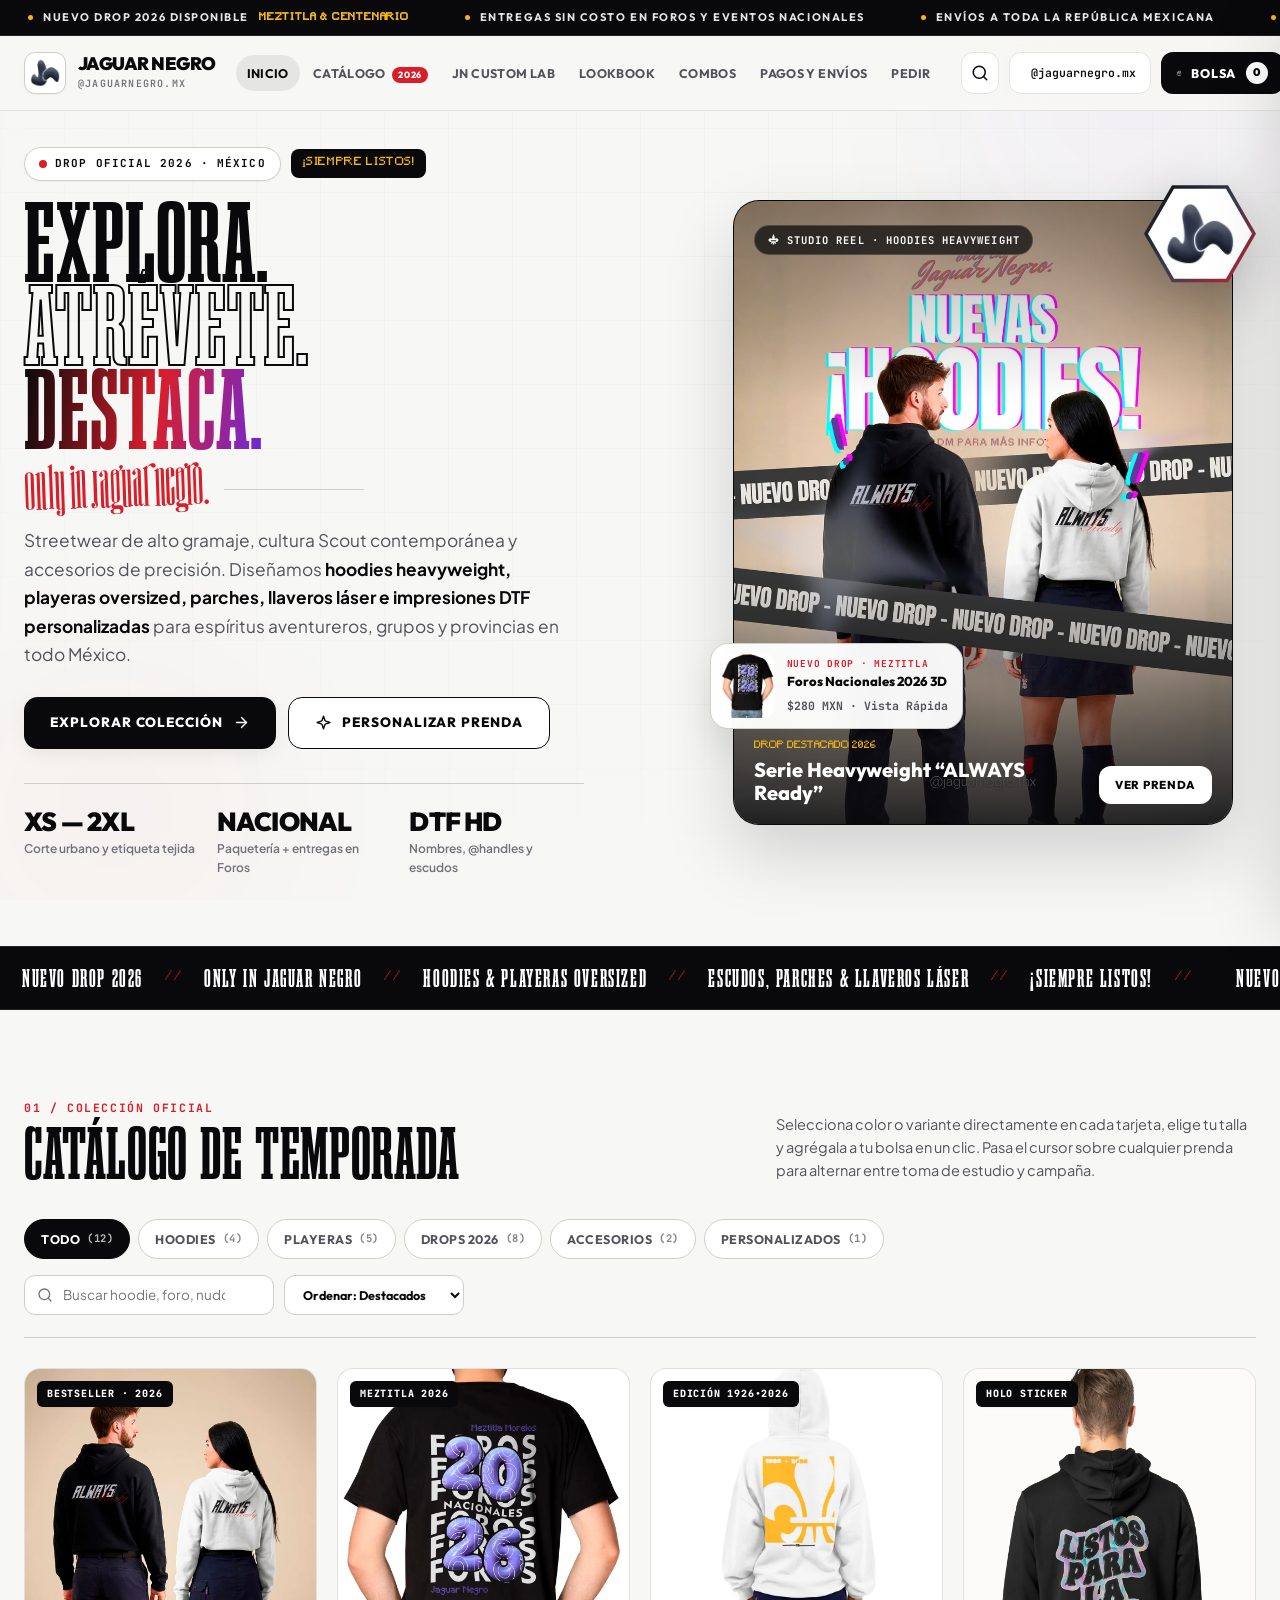
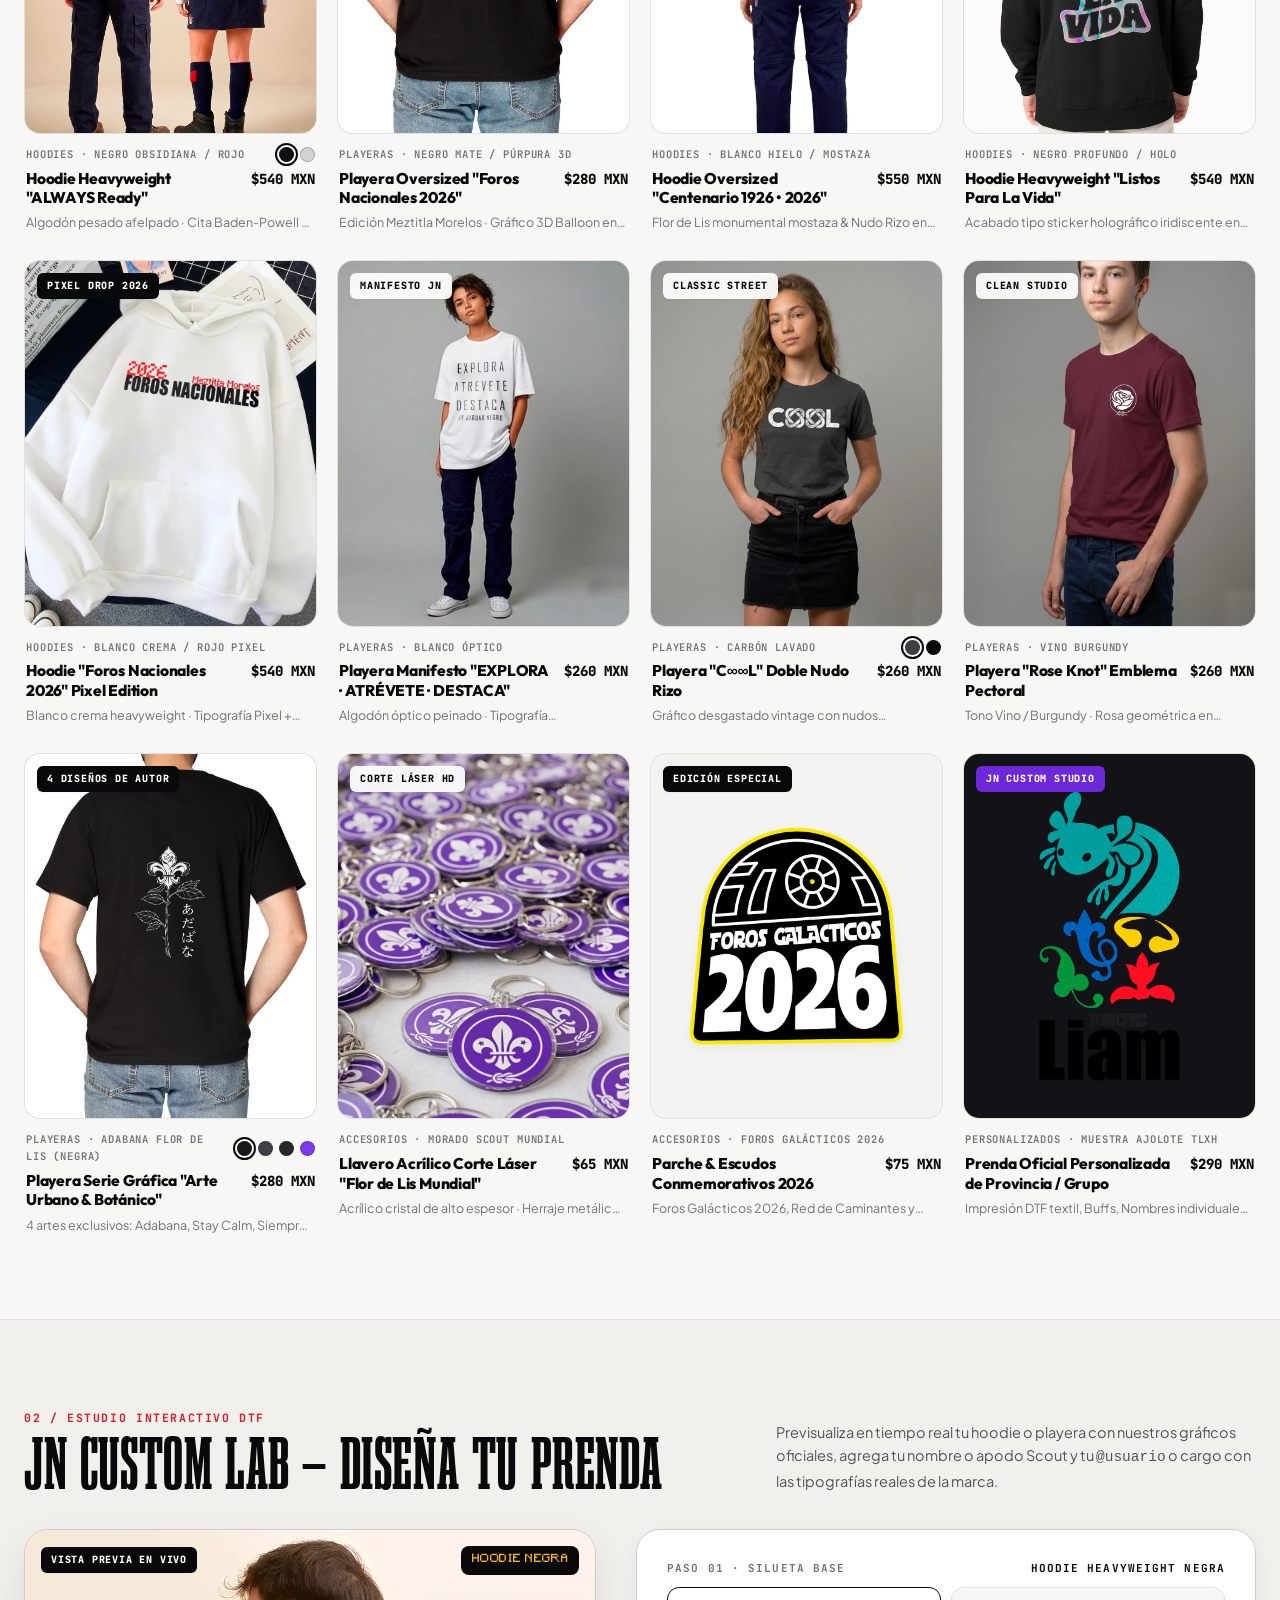
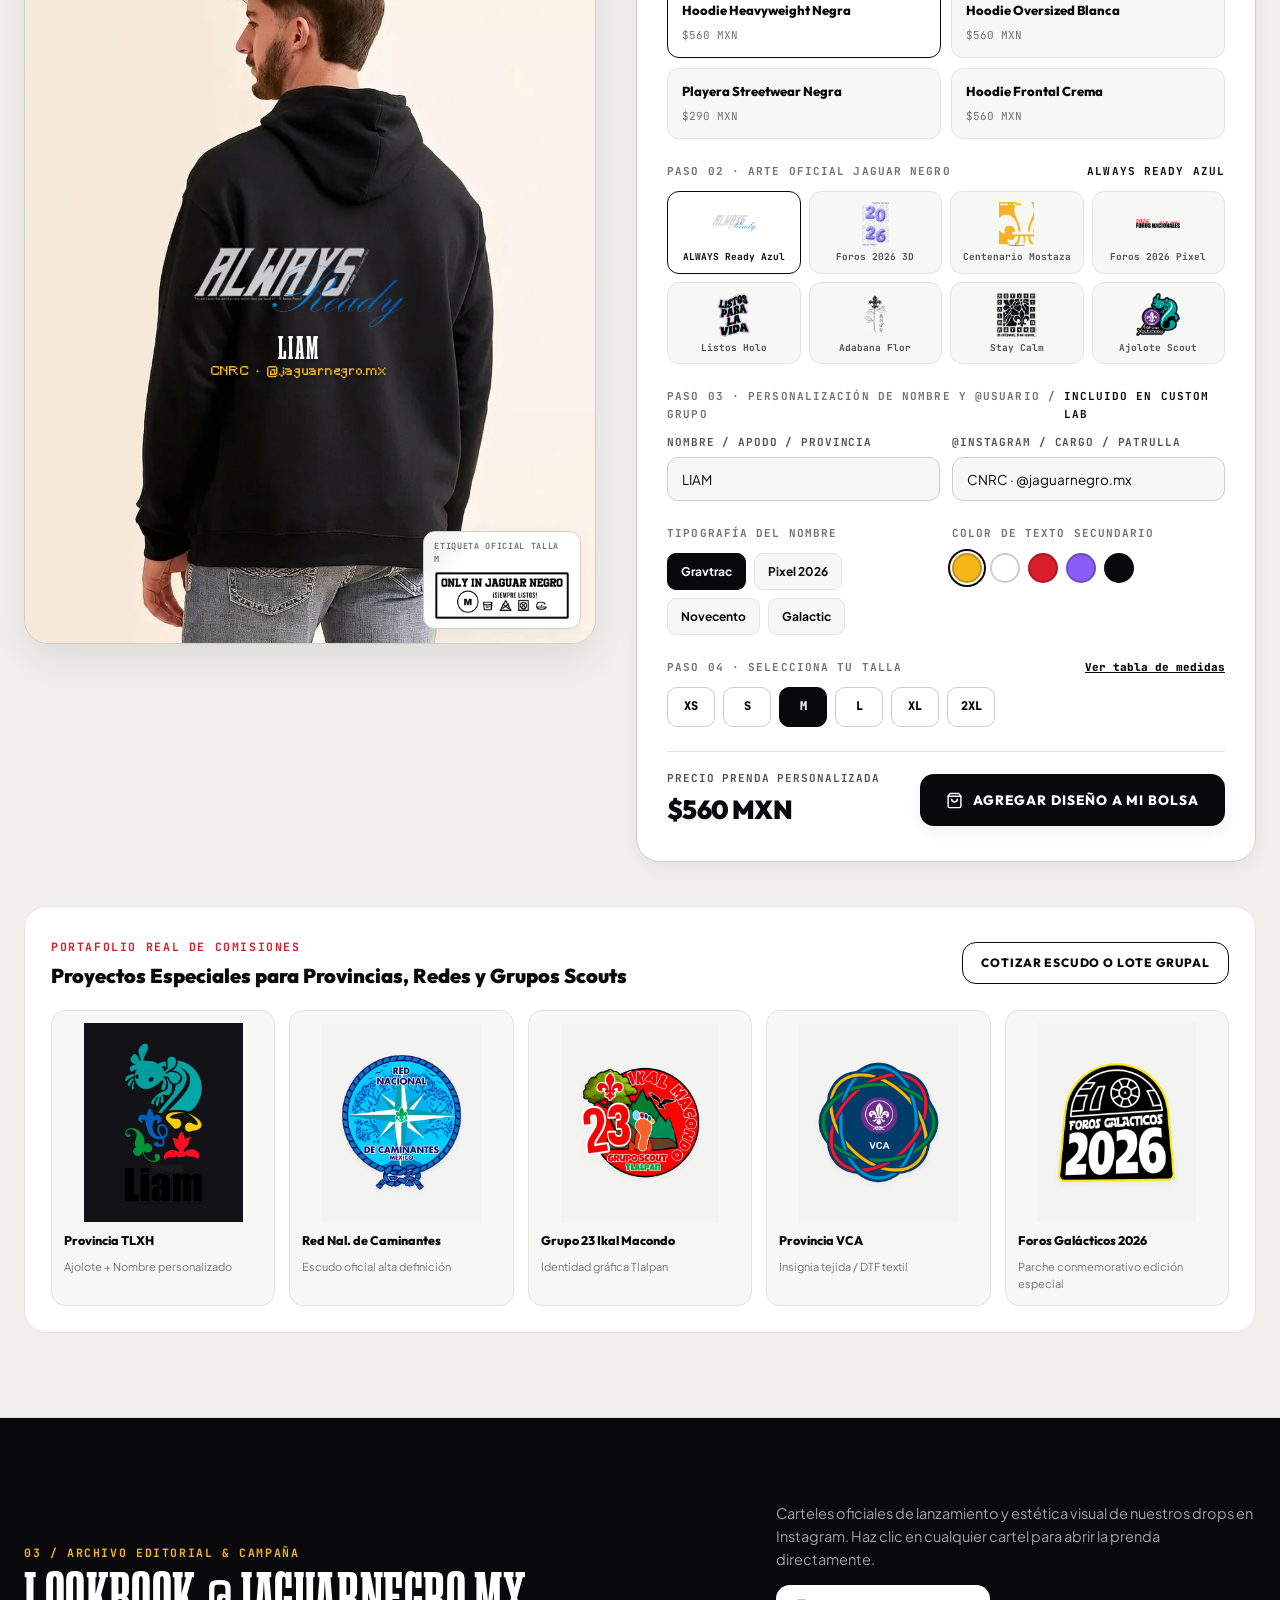
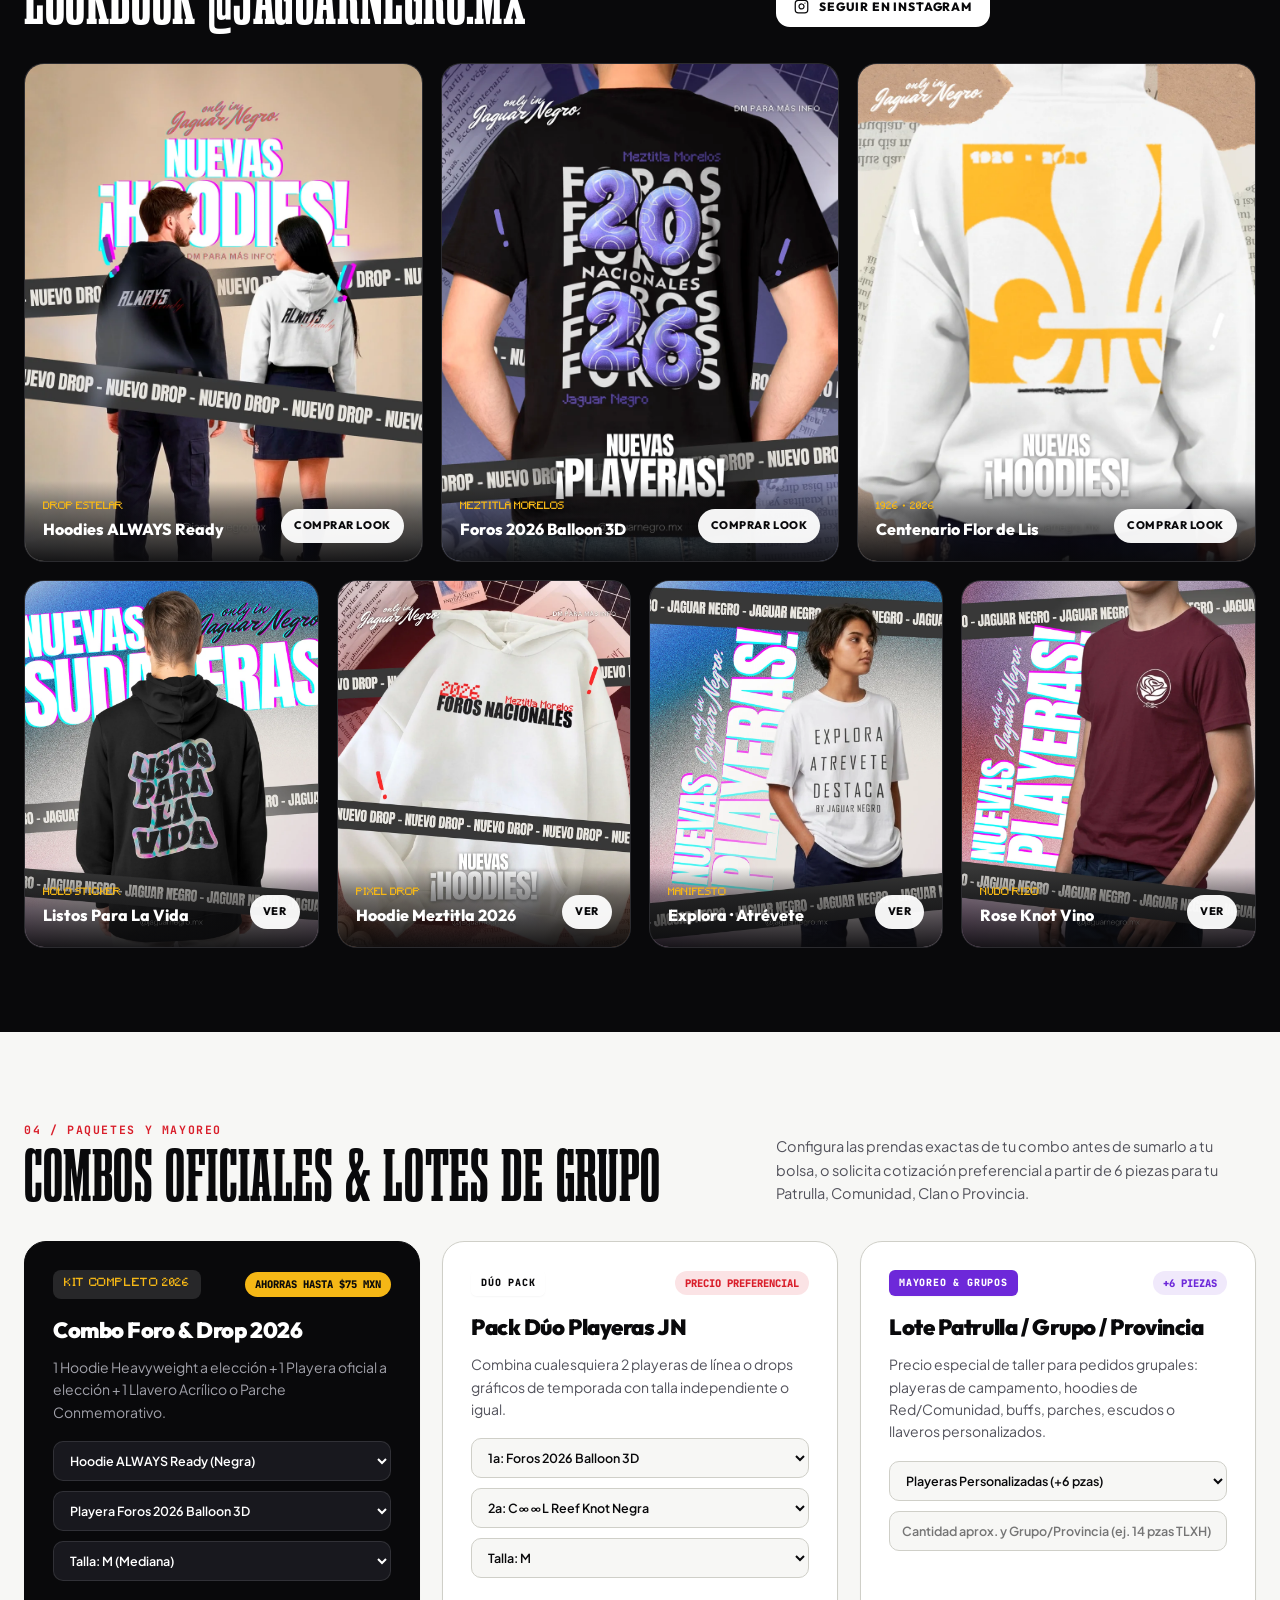
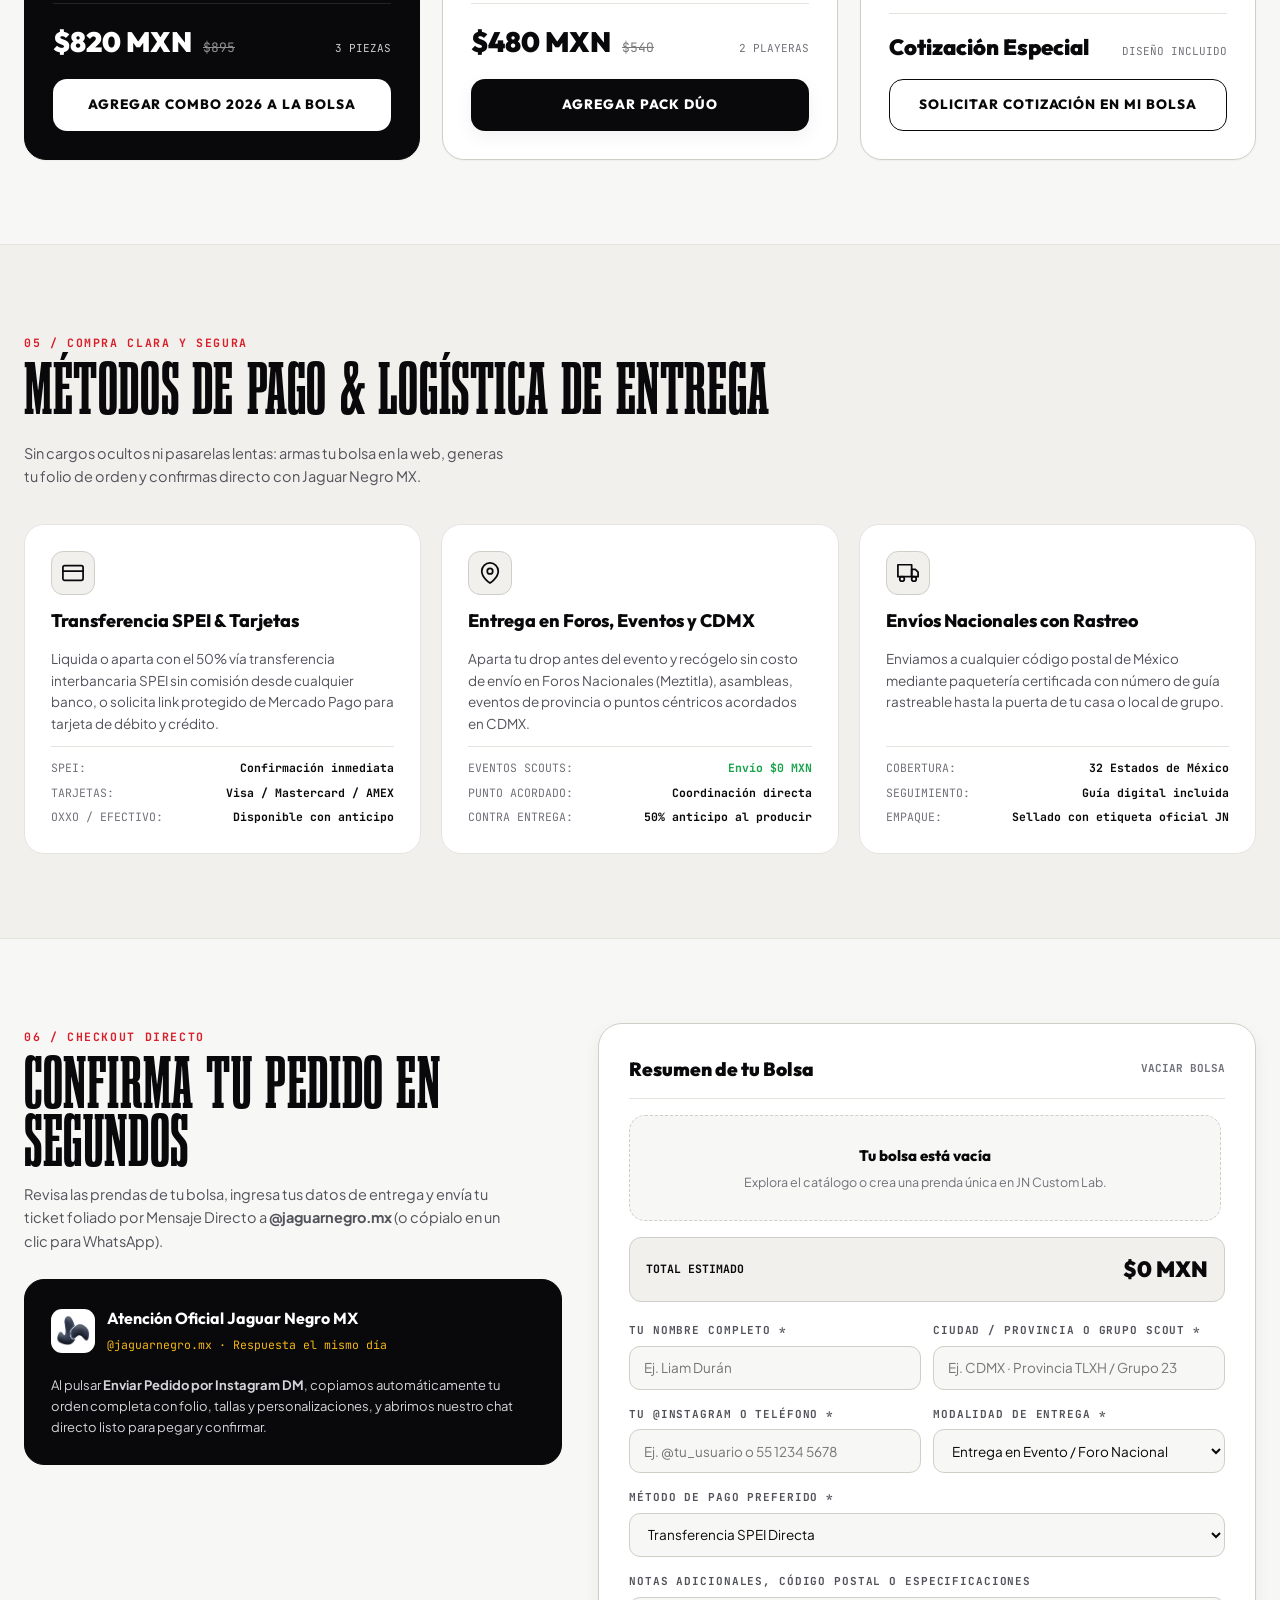
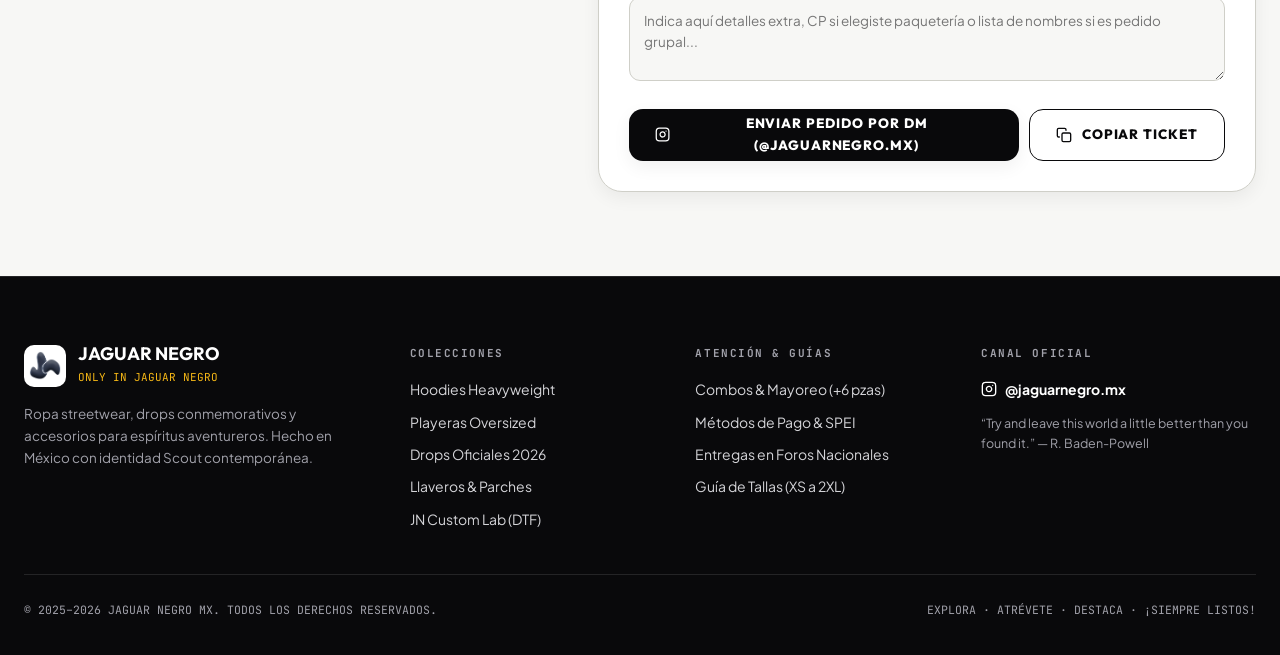
==== commit 1ce04126: "chore: renombrar repositorio a jaguar-negro-store y agregar guia de administracion de catalogo" ====
--- a/index.html
+++ b/index.html
@@ -7,7 +7,7 @@
   <meta name="description" content="Tienda y catálogo oficial de Jaguar Negro (@jaguarnegro.mx). Explora, Atrévete y Destaca: hoodies heavyweight, playeras oversized, llaveros corte láser, parches y personalización DTF para toda la República Mexicana.">
   <meta name="author" content="Jaguar Negro MX">
   <meta name="theme-color" content="#09090b">
-  <link rel="canonical" href="https://ey-liam.github.io/jaguar-negro/">
+  <link rel="canonical" href="https://ey-liam.github.io/jaguar-negro-store/">
   <link rel="icon" type="image/png" href="favicon.png">
   <link rel="apple-touch-icon" href="assets/brand/icon-192.png">
   <link rel="manifest" href="manifest.webmanifest">
@@ -18,14 +18,14 @@
   <meta property="og:site_name" content="JAGUAR NEGRO">
   <meta property="og:title" content="JAGUAR NEGRO | Explora · Atrévete · Destaca">
   <meta property="og:description" content="Streetwear mexicano y cultura Scout: Hoodies Heavyweight, Playeras Oversized, Drops 2026, Llaveros Láser y JN Custom Lab.">
-  <meta property="og:url" content="https://ey-liam.github.io/jaguar-negro/">
-  <meta property="og:image" content="https://ey-liam.github.io/jaguar-negro/assets/brand/og-cover.jpg">
+  <meta property="og:url" content="https://ey-liam.github.io/jaguar-negro-store/">
+  <meta property="og:image" content="https://ey-liam.github.io/jaguar-negro-store/assets/brand/og-cover.jpg">
   <meta property="og:image:width" content="1200">
   <meta property="og:image:height" content="630">
   <meta name="twitter:card" content="summary_large_image">
   <meta name="twitter:title" content="JAGUAR NEGRO | Streetwear &amp; Cultura Scout Oficial">
   <meta name="twitter:description" content="Hoodies heavyweight, playeras oversized, drops de eventos nacionales y personalización para grupos y provincias.">
-  <meta name="twitter:image" content="https://ey-liam.github.io/jaguar-negro/assets/brand/og-cover.jpg">
+  <meta name="twitter:image" content="https://ey-liam.github.io/jaguar-negro-store/assets/brand/og-cover.jpg">
 
   <!-- Google Fonts (BiblioTech Editorial Spine) -->
   <link rel="preconnect" href="https://fonts.googleapis.com">
@@ -41,9 +41,9 @@
     "@type": "ClothingStore",
     "name": "Jaguar Negro",
     "alternateName": "@jaguarnegro.mx",
-    "url": "https://ey-liam.github.io/jaguar-negro/",
-    "logo": "https://ey-liam.github.io/jaguar-negro/assets/brand/icon-512.png",
-    "image": "https://ey-liam.github.io/jaguar-negro/assets/brand/og-cover.jpg",
+    "url": "https://ey-liam.github.io/jaguar-negro-store/",
+    "logo": "https://ey-liam.github.io/jaguar-negro-store/assets/brand/icon-512.png",
+    "image": "https://ey-liam.github.io/jaguar-negro-store/assets/brand/og-cover.jpg",
     "description": "Ropa streetwear, hoodies heavyweight, playeras, parches, llaveros corte láser y prendas personalizadas para espíritus aventureros y Scouts de México.",
     "priceRange": "$65 - $820 MXN",
     "currenciesAccepted": "MXN",
